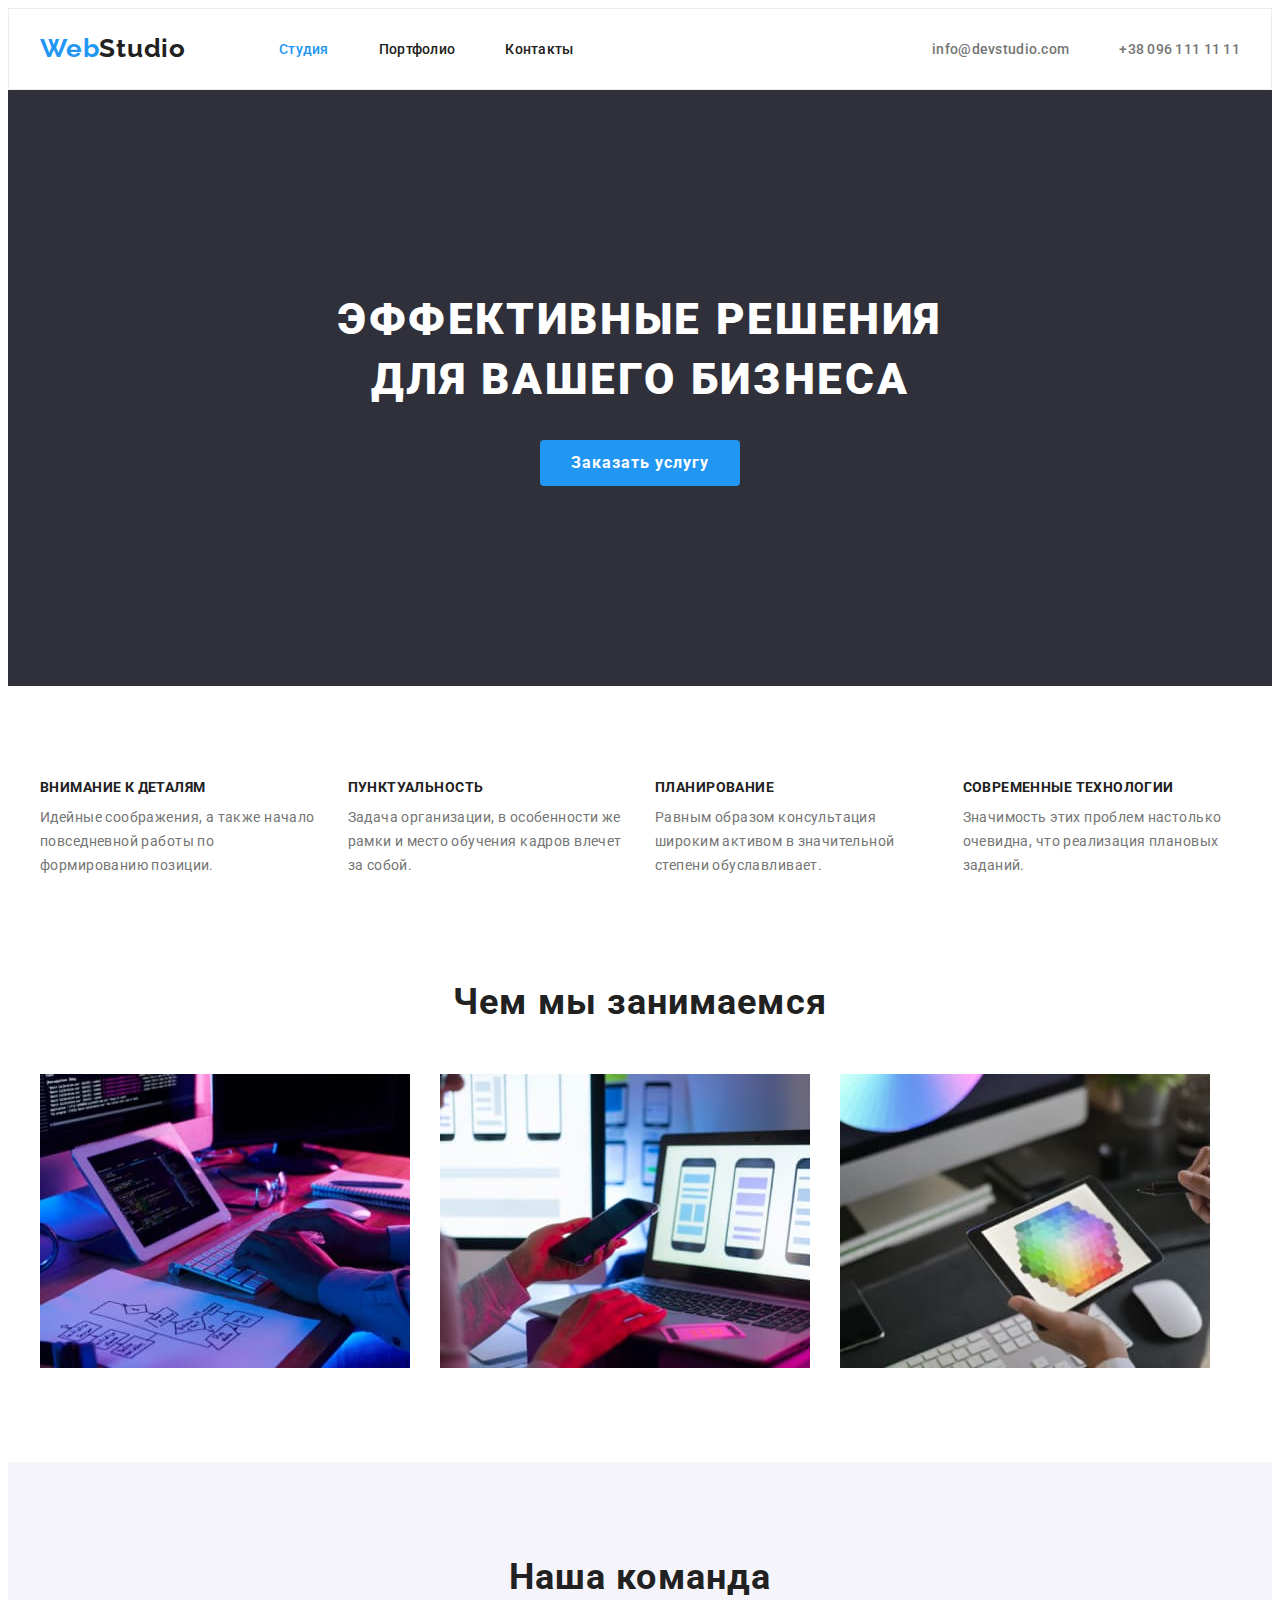
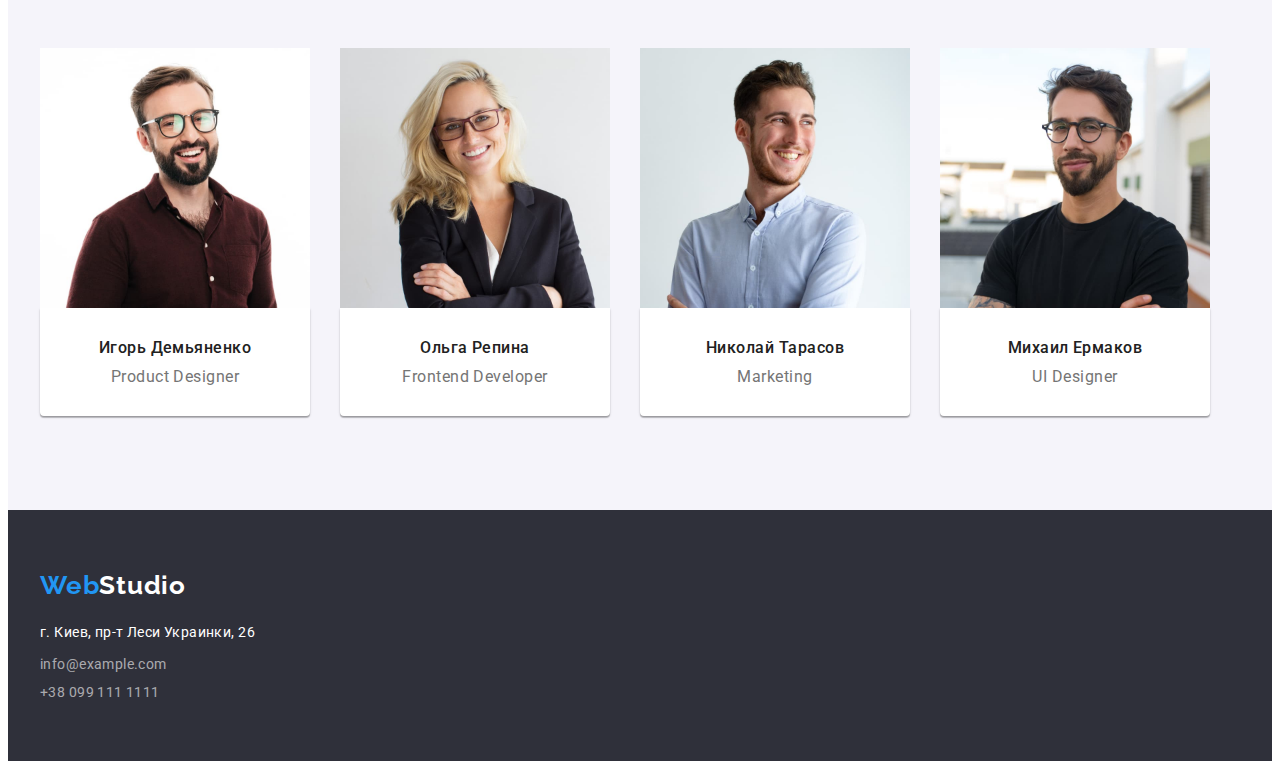
==== index.html @ 0f944b52 "Initial commit" ====
<!DOCTYPE html>
<html lang="ru">
<head>
    <meta charset="UTF-8">
    <meta http-equiv="X-UA-Compatible" content="IE=edge">
    <meta name="viewport" content="width=device-width, initial-scale=1.0">
    <title>WebStudio</title>
    <link rel="preconnect" href="https://fonts.googleapis.com"/>
    <link rel="preconnect" href="https://fonts.gstatic.com" crossorigin />
    <link href="https://fonts.googleapis.com/css2?family=Raleway:wght@700&family=Roboto:wght@400;500;700;900&display=swap" rel="stylesheet" />
    <link rel="stylesheet" href="https://cdnjs.cloudflare.com/ajax/libs/modern-normalize/1.1.0/modern-normalize.min.css"
        integrity="sha512-wpPYUAdjBVSE4KJnH1VR1HeZfpl1ub8YT/NKx4PuQ5NmX2tKuGu6U/JRp5y+Y8XG2tV+wKQpNHVUX03MfMFn9Q=="
        crossorigin="anonymous" referrerpolicy="no-referrer" />
    <link rel="stylesheet" href="./css/styles.css" />
</head> 

<body>
      <!--Шапка  с навигацией--> 

    <header class="header">
      <div class="container header-container">
        <nav class="navigation">
            <a class="logo link" href="./index.html" lang="en">
                Web<span class="accentlogo">Studio</span>
            </a>
            <ul class="menu-list list">
                <li class="menu-list-item">
                    <a class="menu-list-link link current" href="./index.html">Студия</a> </li>
                <li class="menu-list-item">
                    <a class="menu-list-link link" href="./portfolio.html">Портфолио</a> </li>
                <li class="menu-list-item">
                    <a class="menu-list-link link" href="">Контакты</a> </li>
            </ul>
        </nav>
        <ul class="contacts list">
            <li class="contact-item">
                <a class="contact-link link" href="mailto:info@devstudio.com">info@devstudio.com</a></li>
            <li class="contact-item">
                <a class="contact-link link" href="tel:+380961111111">+38 096 111 11 11</a></li>
        </ul>
      </div>
    </header>  
    <main> 
        <!--HERO-->

        <section class="hero">
            <div class="container">
            <h1 class="main-title">Эффективные решения<br>для вашего бизнеса</h1>
            <button class="modal-btn" type="button">Заказать услугу</button>
            </div>
        </section>

        <!--описание сайта-->

        <section class="content section">
            <div class="container">
            <ul class="content-items list">
              <li class="content-item-box">
                <h2 class="content-title">Внимание к деталям</h2>
                <p class="content-item">Идейные соображения, а также начало повседневной работы по формированию позиции.</p>
              </li>
              <li class="content-item-box">
                <h2 class="content-title">Пунктуальность</h2>
                <p class="content-item">Задача организации, в особенности же рамки и место обучения кадров влечет за собой.</p>
              </li>
              <li class="content-item-box">
                <h2 class="content-title">Планирование</h2>
                <p class="content-item">Равным образом консультация широким активом в значительной степени обуславливает.</p>
              </li>
              <li class="content-item-box">
                <h2 class="content-title">Современные технологии</h2>
                <p class="content-item">Значимость этих проблем настолько очевидна, что реализация плановых заданий.</p>
              </li>
            </ul>
            </div>
        </section>

        <!--Галерея-->

        <section class="gallery section"> 
            <div class="container"> 
            <h2 class="gallery-title title">Чем мы занимаемся</h2>
            <ul class=" gallery-items list">
                <li class="gallery-items-box">
                    <img class="gallery-img" src="./images/img1.jpg" 
                    alt="набор текста"
                     width="370" 
                     height="294"></li>
                <li class="gallery-items-box">
                    <img class="gallery-img" src="./images/img2.jpg" 
                    alt="просмотр" 
                    width="370" 
                    height="294"></li> 
                <li class="gallery-items-box">
                    <img class="gallery-img" src="./images/img3.jpg" 
                    alt="яркая картинка" 
                    width="370" 
                    height="294"></li> 
            </ul> 
            </div>
        </section>

        <!--сотрудники-->
 
        <section class="user-team section">
          <div class="container">
            <h2 class="user-title title">Наша команда</h2>
            <ul class="users-team list">
                <li class="users-team-box">
                    <img class="users-team-foto" src="./images/foto1.jpg" 
                    alt="Игорь Демьяненко" 
                    width="270" 
                    height="260">
                    <div class="user-team-wrapper">
                       <h3 class="user-name">Игорь Демьяненко</h3>
                       <p class="user-position">Product Designer</p>
                    </div>   
                </li>
                <li class="users-team-box">
                    <img class="users-team-foto" src="./images/foto2.jpg" 
                    alt="Ольга Репина" 
                    width="270" 
                    height="260">
                    <div class="user-team-wrapper">
                       <h3 class="user-name">Ольга Репина</h3>
                       <p class="user-position">Frontend Developer</p>
                    </div>
                </li>
                <li class="users-team-box">
                    <img class="users-team-foto" src="./images/foto3.jpg" 
                    alt="Николай Тарасов" 
                    width="270" 
                    height="260">
                    <div class="user-team-wrapper">
                       <h3 class="user-name">Николай Тарасов</h3> 
                       <p class="user-position">Marketing</p>
                    </div>    
                </li>
                <li class="users-team-box">
                    <img class="users-team-foto" src="./images/foto4.jpg" 
                    alt="Михаил Ермаков" 
                    width="270" 
                    height="260">
                    <div class="user-team-wrapper">
                       <h3 class="user-name">Михаил Ермаков</h3>
                       <p class="user-position">UI Designer</p>
                    </div> 
                </li>
                
            </ul> 
          </div>
        </section>
    </main>

    <!--Контакты--> 

    <footer class="contact-footer" >   
        <div class="container">  
        <a class="logo-footer link" href="./index.html" lang="en">
            Web<span class="accentlogo-contacts">Studio</span>
        </a>
        <address class="address">г. Киев, пр-т Леси Украинки, 26</address> 
        <ul class="contacts-item-footer list">
            <li class="contact-item-box">
                <a class="contact-item-footer link" href="mailto:info@example.com">info@example.com</a></li>
            <li class="contact-item-box">
                <a class="contact-item-footer link" href="tel:+380991111111">+38 099 111  1111</a></li>
        </ul> 
        </div>
    </footer>   
</body>
</html>
---- css/styles.css ----
:root {
  --primary-font-family: "Roboto", sans-serif;
  --secondary-font-family: "Raleway", sans-serif;
  --primary-text-main: #212121;
  --secondary-text-main: #757575;
  --accent-color: #2196f3;
  --text-hero-footer: #ffffff;
}

body {
  font-family: var(--primary-font-family);
}

h1,
h2,
h3,
p {
  margin-top: 0;
  margin-bottom: 0;
}

ul,
ol {
  margin-top: 0;
  margin-bottom: 0;
  padding-left: 0;
}

img {
  display: block;
}

.list {
  list-style: none;
}

.link {
  text-decoration: none;
}

.container {
  width: 1200px;
  padding-left: 15px;
  padding-right: 15px;
  margin-left: auto;
  margin-right: auto;
}

.section {
  padding-top: 94px;
  padding-bottom: 94px;
}

.title {
  margin-bottom: 50px;
}

/*====Шапка с навигацией====*/

.header {
  padding-top: 24px;
  padding-bottom: 25px;
  background: #ffffff;
  border: 1px solid #ececec;
}

.header-container {
  display: flex;
  align-items: center;
  justify-content: space-between;
}

.navigation {
  display: flex;
  align-items: center;
}

.logo {
  margin-right: 93px;
  font-family: var(--secondary-font-family);
  font-weight: bold;
  font-size: 26px;
  line-height: 1.19;
  letter-spacing: 0.03em;
  color: var(--accent-color);
}

.accentlogo {
  color: var(--primary-text-main);
}

.menu-list {
  display: flex;
  align-items: center;
}

.menu-list-item:not(:last-child) {
  margin-right: 50px;
}

.menu-list-link {
  font-weight: 500;
  font-size: 14px;
  line-height: 1.14;
  letter-spacing: 0.02em;
  color: var(--primary-text-main);
}

.menu-list-link:hover,
.menu-list-link:focus {
  color: var(--accent-color);
}

.current {
  color: var(--accent-color);
}

.contacts {
  display: flex;
  align-items: center;
}

.contact-item:not(:last-child) {
  margin-right: 50px;
}

.contact-link {
  font-weight: 500;
  font-size: 14px;
  line-height: 1.14;
  letter-spacing: 0.02em;
  color: var(--secondary-text-main);
}

.contact-link:hover,
.contact-link:focus {
  color: var(--accent-color);
}

/*====HERO=====*/

.hero {
  padding: 200px 0;
  text-align: center;
  background-color: #2f303a;
}

.main-title {
  margin-bottom: 30px;
  font-weight: 900;
  font-size: 44px;
  line-height: 1.36;
  letter-spacing: 0.06em;
  text-transform: uppercase;
  color: var(--text-hero-footer);
}

.modal-btn {
  min-width: 200px;
  padding: 8px 30px;
  font-family: inherit;
  font-weight: bold;
  font-size: 16px;
  line-height: 1.88;
  letter-spacing: 0.06em;
  cursor: pointer;
  color: var(--text-hero-footer);
  background-color: var(--accent-color);
  border-radius: 4px;
  border: none;
}

.modal-btn:hover,
.modal-btn:focus {
  box-shadow: 0px 4px 4px rgba(0, 0, 0, 0.15);
}

/*=====Описание сайта=====*/

.content-items {
  display: flex;
  flex-wrap: wrap;
  margin-left: -30px;
}

.content-item-box {
  flex-basis: calc((100% - 120px) / 4);
  margin-left: 30px;
}

.content-title {
  margin-bottom: 10px;
  font-weight: bold;
  font-size: 14px;
  line-height: 1.14;
  letter-spacing: 0.03em;
  text-transform: uppercase;
  color: var(--primary-text-main);
}

.content-item {
  padding-bottom: 10px;
  font-size: 14px;
  line-height: 1.71;
  letter-spacing: 0.03em;
  color: var(--secondary-text-main);
}

/*======Галерея======*/
.section.gallery.section {
  padding-top: 0px;
}

.gallery-title {
  font-weight: bold;
  font-size: 36px;
  line-height: 1.17;
  text-align: center;
  letter-spacing: 0.03em;
  color: var(--primary-text-main);
}

.gallery-items {
  display: flex;
  flex-wrap: wrap;
  margin-left: -30px;
  margin-top: -30px;
}

.gallery-items-box {
  flex-basis: calc(100%-90px) / 3;
  margin-left: 30px;
  margin-top: 30px;
}

.gallery-img {
  background: url(close-up-image-programer-working-his-desk-office_1098-18707.jpg);
  mix-blend-mode: normal;
}

/*========Сотрудники==========*/

.user-team {
  background: #f5f4fa;
}

.user-title {
  font-weight: bold;
  font-size: 36px;
  line-height: 1.17;
  text-align: center;
  letter-spacing: 0.03em;
  color: var(--primary-text-main);
}

.users-team {
  display: flex;
  flex-wrap: wrap;
  margin-left: -30px;
  margin-top: -30px;
}

.users-team-box {
  flex-basis: calc(100%-120px) / 4;
  margin-left: 30px;
  margin-top: 30px;
}

.users-team-foto {
  background: url(4853.jpg);
  border-radius: 0px;
}

.user-team-wrapper {
  background: #ffffff;
  padding-top: 30px;
  padding-bottom: 30px;
  box-shadow: 0px 1px 3px rgba(0, 0, 0, 0.12), 0px 1px 1px rgba(0, 0, 0, 0.14),
    0px 2px 1px rgba(0, 0, 0, 0.2);
  border-radius: 0px 0px 4px 4px;
}

.user-name {
  font-weight: 500;
  font-size: 16px;
  line-height: 1.19;
  text-align: center;
  letter-spacing: 0.03em;
  color: var(--primary-text-main);
  margin-bottom: 10px;
}

.user-position {
  font-size: 16px;
  line-height: 1.19;
  text-align: center;
  letter-spacing: 0.03em;
  color: var(--secondary-text-main);
}

/*=======Контакты=========*/

.accentlogo-contacts {
  color: var(--text-hero-footer);
}

.logo-footer {
  font-family: var(--secondary-font-family);
  font-weight: bold;
  font-size: 26px;
  line-height: 1.19;
  letter-spacing: 0.03em;
  color: var(--accent-color);
}

.contact-footer {
  padding-top: 60px;
  padding-bottom: 60px;
  background: #2f303a;
}

.address {
  margin-top: 20px;
  margin-bottom: 9px;
  font-style: normal;
  font-weight: normal;
  font-size: 14px;
  line-height: 1.71;
  letter-spacing: 0.03em;
  color: var(--text-hero-footer);
}

.contact-item-box:not(:first-child) {
  margin-top: 9px;
}

.contact-item-footer {
  font-size: 14px;
  line-height: 1.71px;
  letter-spacing: 0.03em;
  color: rgba(255, 255, 255, 0.6);
}

/*======Портфолио======*/

.modal-items {
  display: flex;
  align-items: center;
  justify-content: center;
  margin-bottom: 50px;
}

.modal-btn-item:not(:last-child) {
  margin-right: 8px;
}

.portfolio-list {
  display: flex;
  flex-wrap: wrap;
  margin-left: -30px;
  margin-top: -30px;
}

.portfolio-list-box {
  flex-basis: calc((100% - 90px) / 3);
  margin-left: 30px;
  margin-top: 30px;
}

.portfolio-wrapper {
  background: #ffffff;
  padding: 20px 24px;
  border: 1px solid #eeeeee;
}

.modal-btn-portfolio {
  padding: 6px 22px;
  border: none;
  font-weight: 500;
  font-size: 16px;
  line-height: 1.63;
  text-align: center;
  letter-spacing: 0.03em;
  cursor: pointer;
  color: var(--primary-text-main);
}

.modal-btn-portfolio:hover,
.modal-btn-portfolio:focus {
  background: var(--accent-color);
  color: var(--text-hero-footer);
  box-shadow: 0px 4px 4px rgba(0, 0, 0, 0.15);
  border-radius: 4px;
}

.portfolio-current {
  border: none;
  color: #ffffff;
  background: #2196f3;
  box-shadow: 0px 3px 1px rgba(0, 0, 0, 0.1), 0px 1px 2px rgba(0, 0, 0, 0.08),
    0px 2px 2px rgba(0, 0, 0, 0.12);
  border-radius: 4px;
}

.portfolio-img {
  background: url(portfolio1.jpg);
}

.portfolio-title {
  font-weight: bold;
  font-size: 18px;
  line-height: 2;
  letter-spacing: 0.06em;
  color: var(--primary-text-main);
  margin-bottom: 4px;
}

.portfolio-text {
  font-size: 16px;
  line-height: 1.88;
  letter-spacing: 0.03em;
  color: var(--secondary-text-main);
}
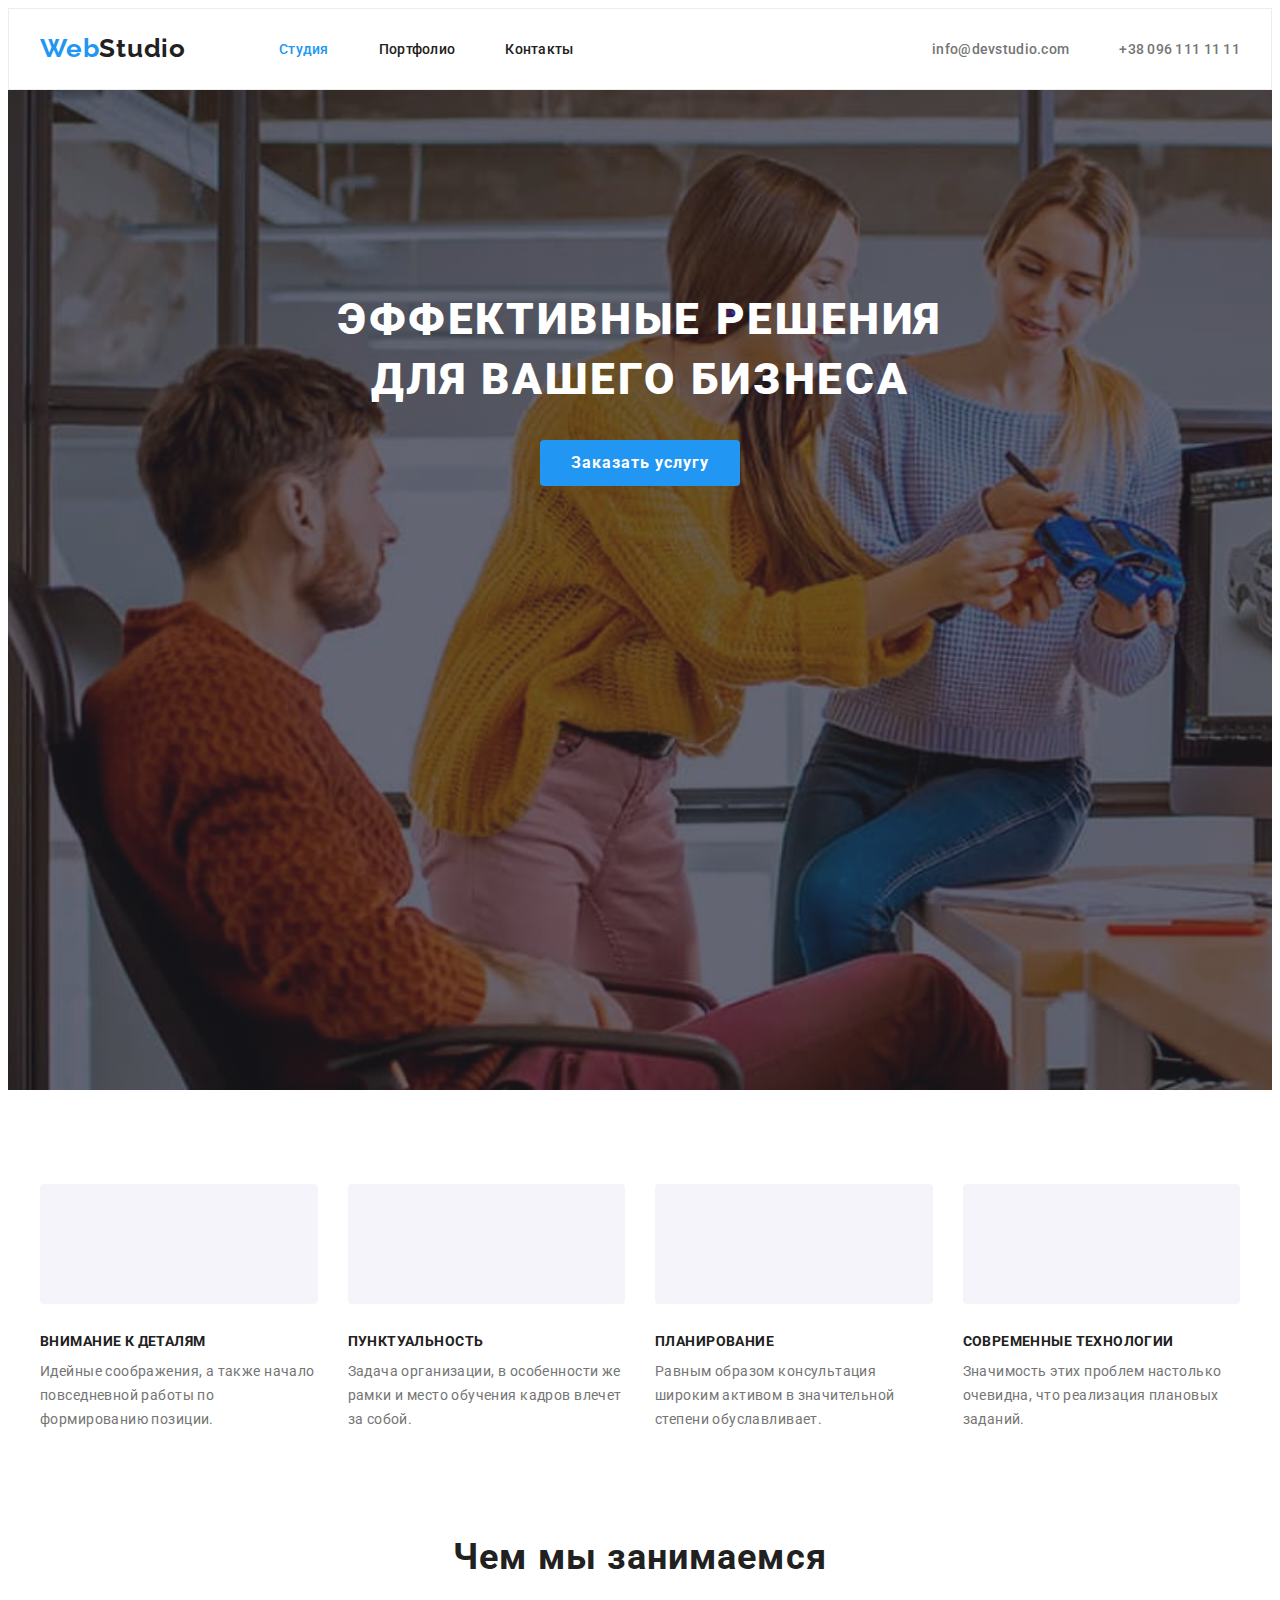
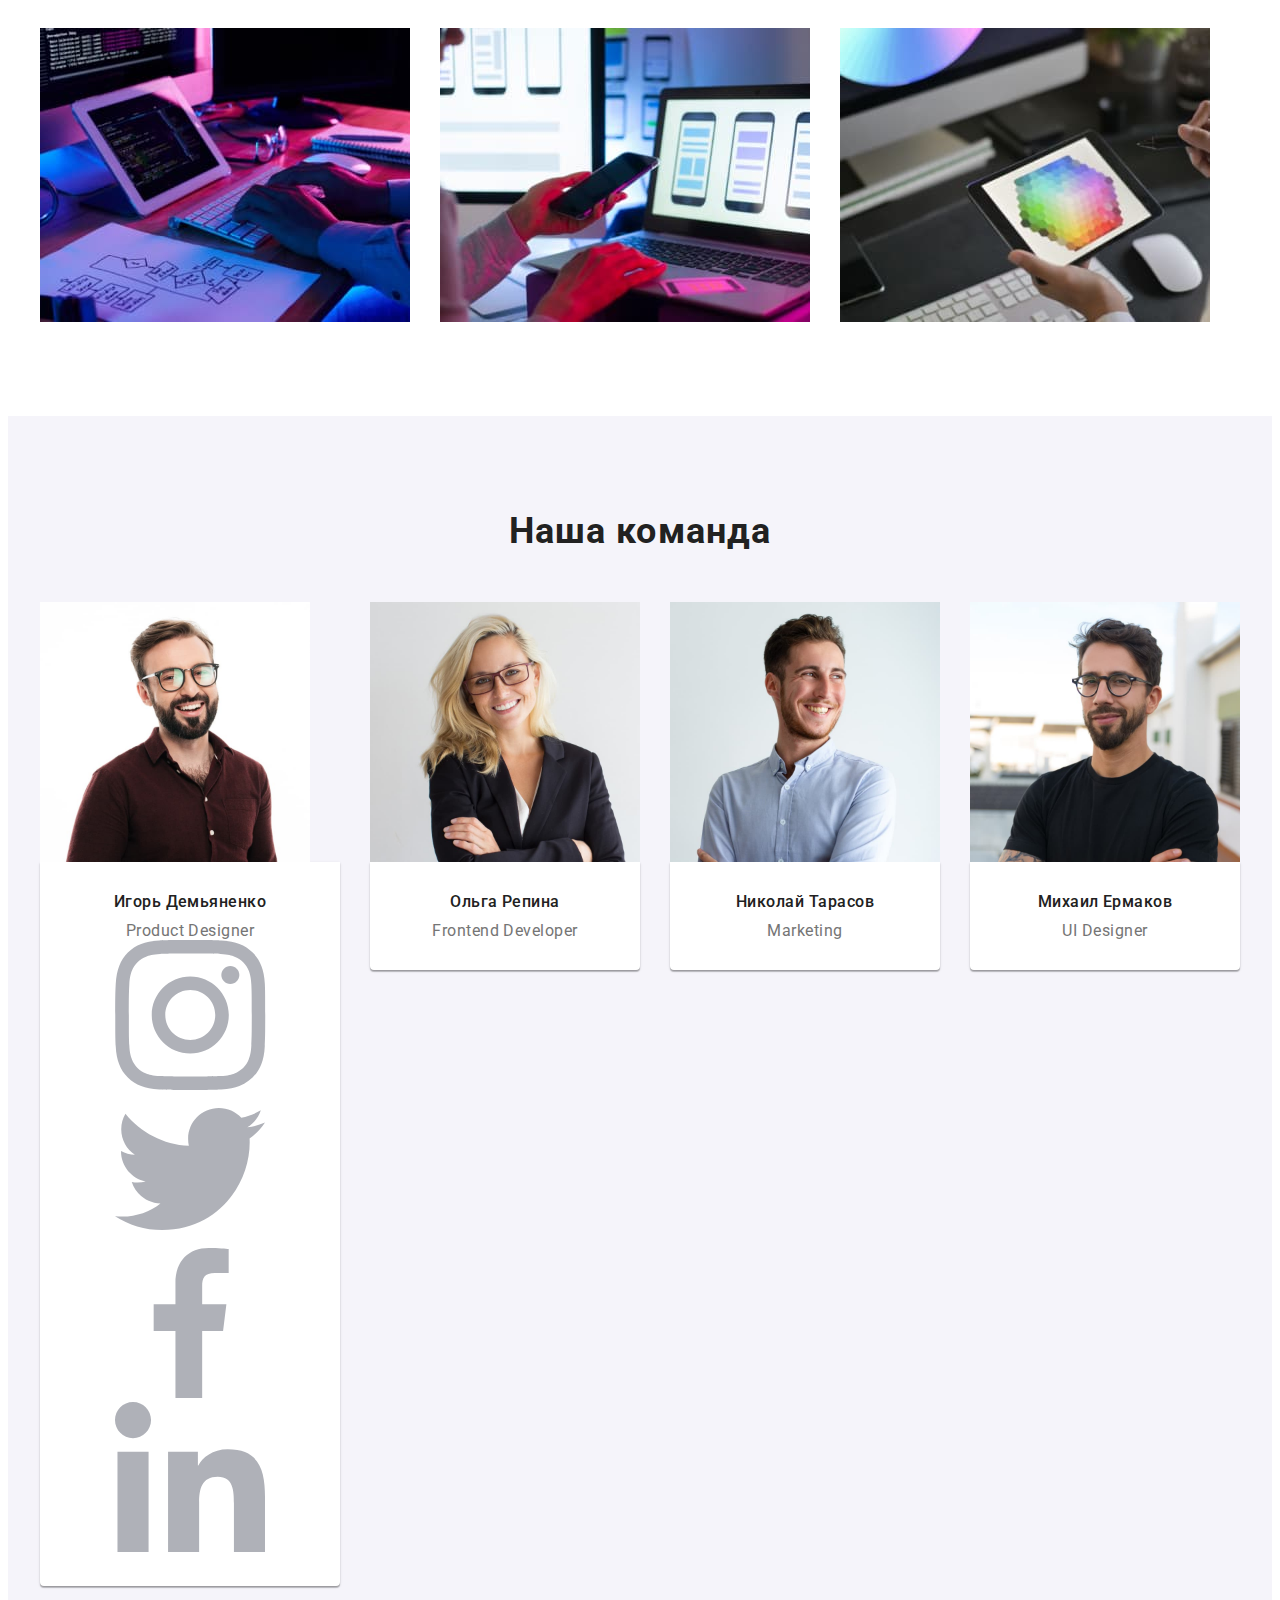
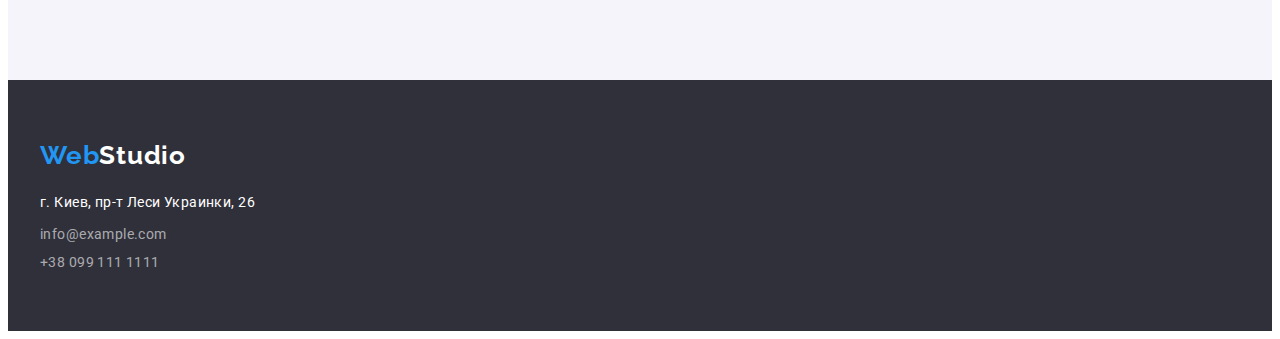
==== commit 92452019: "создал фон для hero" ====
--- a/index.html
+++ b/index.html
@@ -43,7 +43,7 @@
     <main> 
         <!--HERO-->
 
-        <section class="hero">
+        <section class="hero overlay">
             <div class="container">
             <h1 class="main-title">Эффективные решения<br>для вашего бизнеса</h1>
             <button class="modal-btn" type="button">Заказать услугу</button>
@@ -114,6 +114,33 @@
                     <div class="user-team-wrapper">
                        <h3 class="user-name">Игорь Демьяненко</h3>
                        <p class="user-position">Product Designer</p>
+                       <ul class="social-list list">
+                          <li class="social-list-item">
+                               <a class="social-list-link" href="">
+                                   <svg class="social-list-icon">
+                                       <use href="./images/sprite.svg#instagram"></use>
+                                    </svg>
+                               </a>
+                          </li>
+                          <li class="social-list-item">
+                            <a class="social-list-link" href="">
+                                <svg class="social-list-icon">  
+                                    <use href="./images/sprite.svg#twitter"></use></svg>
+                            </a>
+                          </li>
+                          <li class="social-list-item">
+                            <a class="social-list-link" href="">
+                                <svg class="social-list-icon">
+                                    <use href="./images/sprite.svg#facebook"></use></svg>
+                            </a>
+                          </li> 
+                          <li class="social-list-item">
+                            <a class="social-list-link" href="">
+                                <svg class="social-list-icon">
+                                    <use href="./images/sprite.svg#linkedin"></use></svg>
+                            </a>
+                          </li>
+                       </ul>
                     </div>   
                 </li>
                 <li class="users-team-box">
--- a/css/styles.css
+++ b/css/styles.css
@@ -143,6 +143,21 @@
   padding: 200px 0;
   text-align: center;
   background-color: #2f303a;
+}
+
+.overlay {
+  max-width: 1600px;
+  height: 600px;
+  margin-left: auto;
+  margin-right: auto;
+  background-image: linear-gradient(
+      rgba(47, 48, 58, 0.4),
+      rgba(47, 48, 58, 0.4)
+    ),
+    url(../images/hero.jpg);
+  background-size: cover;
+  /*background-repeat: no-repeat;
+  background-position: center;*/
 }
 
 .main-title {
@@ -181,11 +196,25 @@
   display: flex;
   flex-wrap: wrap;
   margin-left: -30px;
+  margin-top: -30px;
 }
 
 .content-item-box {
   flex-basis: calc((100% - 120px) / 4);
   margin-left: 30px;
+  margin-top: 30px;
+}
+
+.content-item-box::before {
+  display: block;
+  margin-bottom: 30px;
+  content: "";
+  height: 120px;
+  background-size: contain;
+  background-repeat: no-repeat;
+  background-position: center;
+  background-color: #f5f4fa;
+  border-radius: 4px;
 }
 
 .content-title {
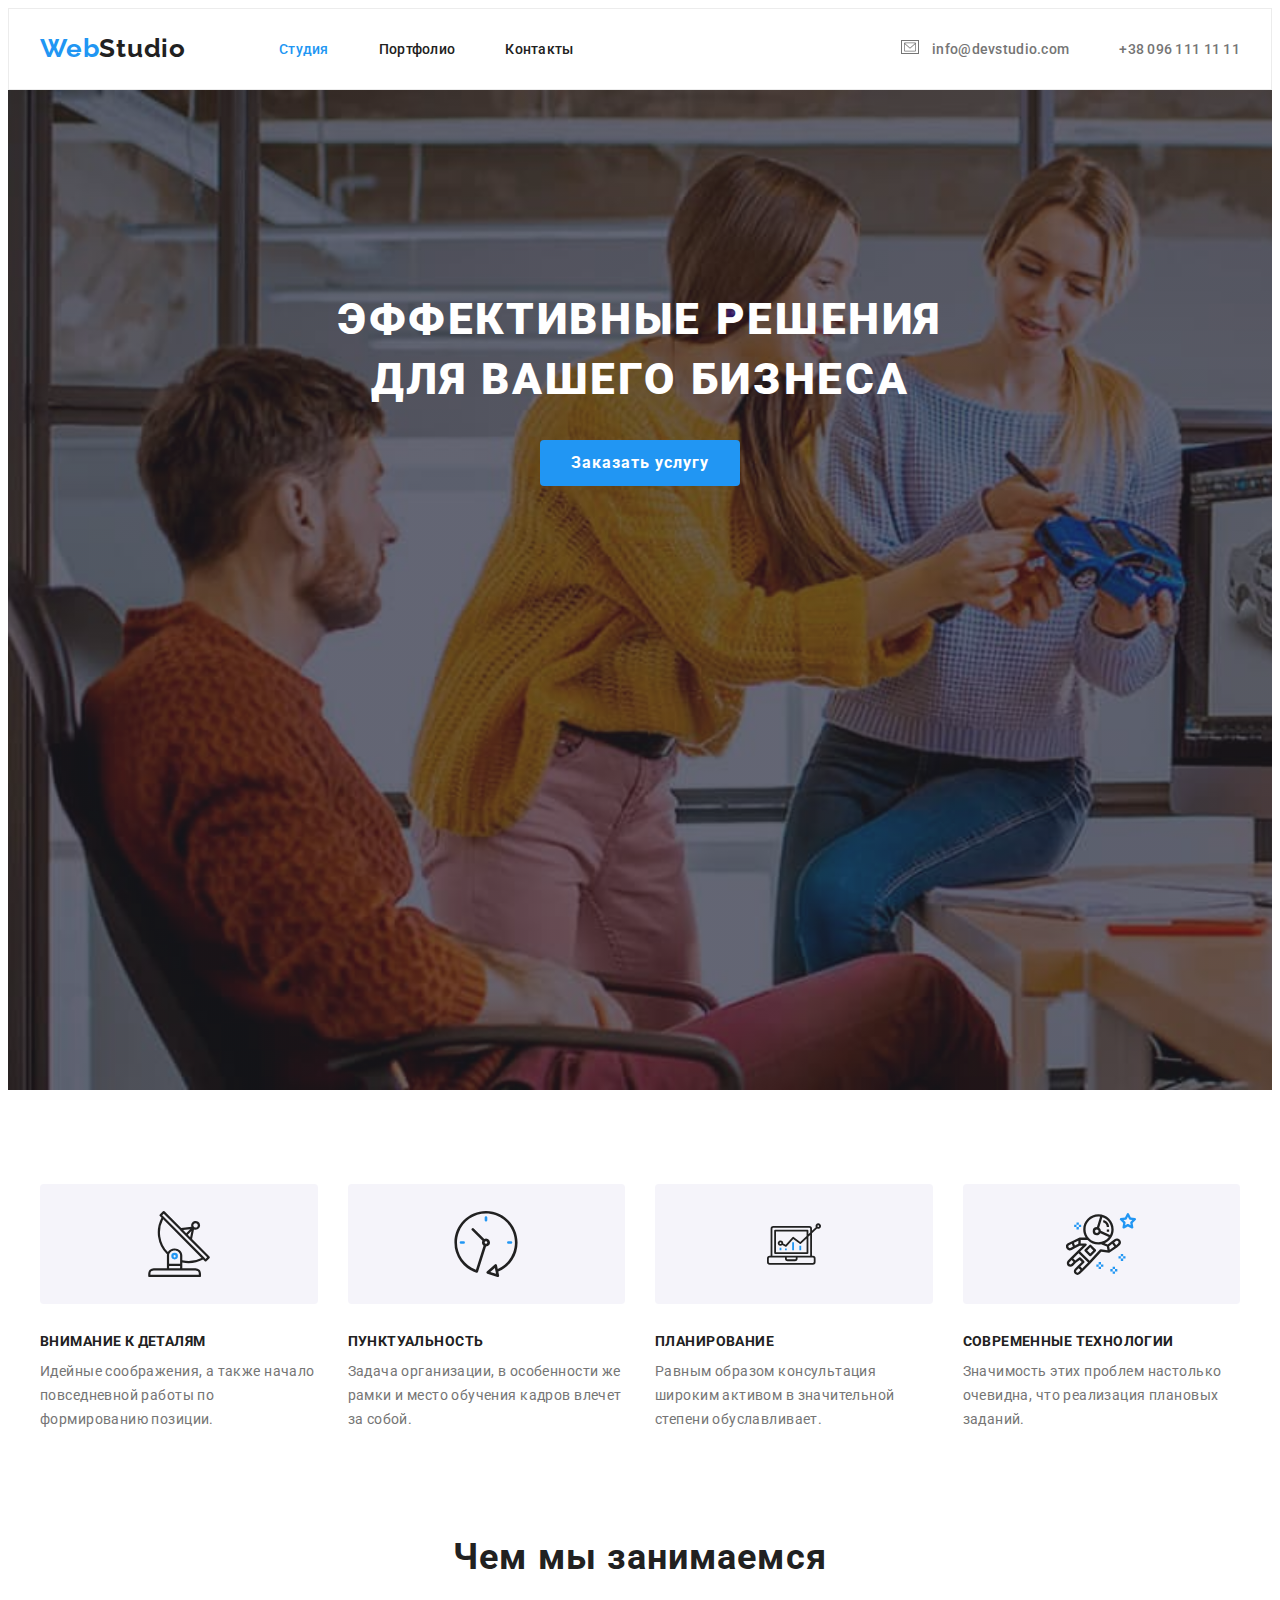
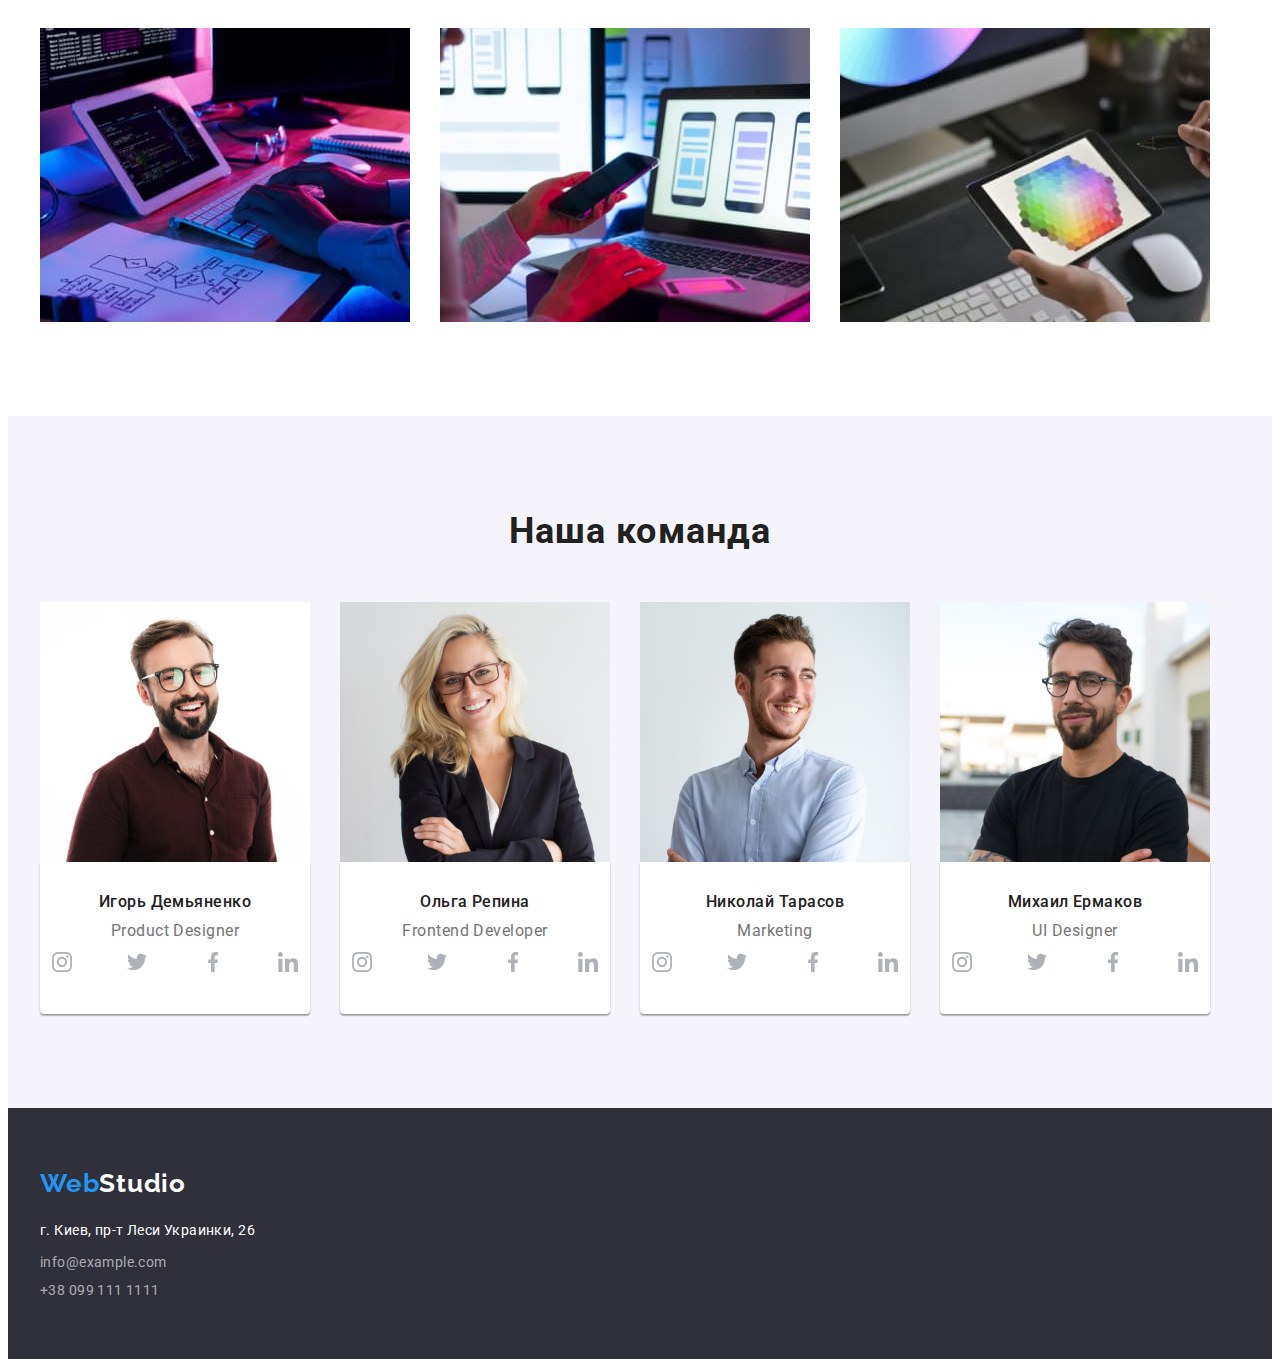
==== commit 3070e686: "создал соц сети для сотрудников" ====
--- a/index.html
+++ b/index.html
@@ -11,11 +11,11 @@
     <link rel="stylesheet" href="https://cdnjs.cloudflare.com/ajax/libs/modern-normalize/1.1.0/modern-normalize.min.css"
         integrity="sha512-wpPYUAdjBVSE4KJnH1VR1HeZfpl1ub8YT/NKx4PuQ5NmX2tKuGu6U/JRp5y+Y8XG2tV+wKQpNHVUX03MfMFn9Q=="
         crossorigin="anonymous" referrerpolicy="no-referrer" />
-    <link rel="stylesheet" href="./css/styles.css" />
-</head> 
+    <link rel="stylesheet" href="./css/styles.css">
+</head>
 
 <body>
-      <!--Шапка  с навигацией--> 
+      <!--Шапка  с навигацией-->  
 
     <header class="header">
       <div class="container header-container">
@@ -31,16 +31,20 @@
                 <li class="menu-list-item">
                     <a class="menu-list-link link" href="">Контакты</a> </li>
             </ul>
-        </nav>
+        </nav> 
         <ul class="contacts list">
             <li class="contact-item">
-                <a class="contact-link link" href="mailto:info@devstudio.com">info@devstudio.com</a></li>
+                <a class="contact-link link" href="mailto:info@devstudio.com">
+                    <svg class="contact-heder-icon" width="16" height="12">
+                        <use href="./images/sprite.svg#icon-mail"></use> 
+                    </svg>
+                    info@devstudio.com</a></li>
             <li class="contact-item">
                 <a class="contact-link link" href="tel:+380961111111">+38 096 111 11 11</a></li>
         </ul>
       </div>
     </header>  
-    <main> 
+    <main>  
         <!--HERO-->
 
         <section class="hero overlay">
@@ -55,19 +59,19 @@
         <section class="content section">
             <div class="container">
             <ul class="content-items list">
-              <li class="content-item-box">
+              <li class="content-item-box icone-antenna">
                 <h2 class="content-title">Внимание к деталям</h2>
                 <p class="content-item">Идейные соображения, а также начало повседневной работы по формированию позиции.</p>
               </li>
-              <li class="content-item-box">
+              <li class="content-item-box icone-clock">
                 <h2 class="content-title">Пунктуальность</h2>
                 <p class="content-item">Задача организации, в особенности же рамки и место обучения кадров влечет за собой.</p>
               </li>
-              <li class="content-item-box">
+              <li class="content-item-box icone-diagram">
                 <h2 class="content-title">Планирование</h2>
                 <p class="content-item">Равным образом консультация широким активом в значительной степени обуславливает.</p>
               </li>
-              <li class="content-item-box">
+              <li class="content-item-box icone-astronaut">
                 <h2 class="content-title">Современные технологии</h2>
                 <p class="content-item">Значимость этих проблем настолько очевидна, что реализация плановых заданий.</p>
               </li>
@@ -117,30 +121,30 @@
                        <ul class="social-list list">
                           <li class="social-list-item">
                                <a class="social-list-link" href="">
-                                   <svg class="social-list-icon">
-                                       <use href="./images/sprite.svg#instagram"></use>
-                                    </svg>
+                                   <svg class="social-list-icon" width="20" height="20">
+                                       <use href="./images/sprite.svg#icon-instagram"></use> 
+                                    </svg>  
                                </a>
                           </li>
                           <li class="social-list-item">
                             <a class="social-list-link" href="">
-                                <svg class="social-list-icon">  
-                                    <use href="./images/sprite.svg#twitter"></use></svg>
+                                <svg class="social-list-icon" width="20" height="20">  
+                                    <use href="./images/sprite.svg#icon-twitter"></use></svg>
                             </a>
                           </li>
                           <li class="social-list-item">
                             <a class="social-list-link" href="">
-                                <svg class="social-list-icon">
-                                    <use href="./images/sprite.svg#facebook"></use></svg>
+                                <svg class="social-list-icon" width="20" height="20">
+                                    <use href="./images/sprite.svg#icon-facebook"></use></svg>
                             </a>
                           </li> 
                           <li class="social-list-item">
                             <a class="social-list-link" href="">
-                                <svg class="social-list-icon">
-                                    <use href="./images/sprite.svg#linkedin"></use></svg>
+                                <svg class="social-list-icon" width="20" height="20">
+                                    <use href="./images/sprite.svg#icon-linkedin"></use></svg>  
                             </a>
                           </li>
-                       </ul>
+                       </ul> 
                     </div>   
                 </li>
                 <li class="users-team-box">
@@ -148,9 +152,39 @@
                     alt="Ольга Репина" 
                     width="270" 
                     height="260">
-                    <div class="user-team-wrapper">
+                    <div class="user-team-wrapper">  
                        <h3 class="user-name">Ольга Репина</h3>
                        <p class="user-position">Frontend Developer</p>
+                    <ul class="social-list list">
+                        <li class="social-list-item">
+                            <a class="social-list-link" href="">
+                                <svg class="social-list-icon" width="20" height="20">
+                                    <use href="./images/sprite.svg#icon-instagram"></use>
+                                </svg>
+                            </a>
+                        </li>
+                        <li class="social-list-item">
+                            <a class="social-list-link" href="">
+                                <svg class="social-list-icon" width="20" height="20">
+                                    <use href="./images/sprite.svg#icon-twitter"></use>
+                                </svg>
+                            </a>
+                        </li>
+                        <li class="social-list-item">
+                            <a class="social-list-link" href="">
+                                <svg class="social-list-icon" width="20" height="20">
+                                    <use href="./images/sprite.svg#icon-facebook"></use>
+                                </svg>
+                            </a>
+                        </li>
+                        <li class="social-list-item">
+                            <a class="social-list-link" href="">
+                                <svg class="social-list-icon" width="20" height="20">
+                                    <use href="./images/sprite.svg#icon-linkedin"></use>
+                                </svg>
+                            </a>
+                        </li>
+                    </ul>
                     </div>
                 </li>
                 <li class="users-team-box">
@@ -161,6 +195,36 @@
                     <div class="user-team-wrapper">
                        <h3 class="user-name">Николай Тарасов</h3> 
                        <p class="user-position">Marketing</p>
+                    <ul class="social-list list">
+                        <li class="social-list-item">
+                            <a class="social-list-link" href="">
+                                <svg class="social-list-icon" width="20" height="20">
+                                    <use href="./images/sprite.svg#icon-instagram"></use>
+                                </svg>
+                            </a>
+                        </li>
+                        <li class="social-list-item">
+                            <a class="social-list-link" href="">
+                                <svg class="social-list-icon" width="20" height="20">
+                                    <use href="./images/sprite.svg#icon-twitter"></use>
+                                </svg>
+                            </a>
+                        </li>
+                        <li class="social-list-item">
+                            <a class="social-list-link" href="">
+                                <svg class="social-list-icon" width="20" height="20">
+                                    <use href="./images/sprite.svg#icon-facebook"></use>
+                                </svg>
+                            </a>
+                        </li>
+                        <li class="social-list-item">
+                            <a class="social-list-link" href="">
+                                <svg class="social-list-icon" width="20" height="20">
+                                    <use href="./images/sprite.svg#icon-linkedin"></use>
+                                </svg>
+                            </a>
+                        </li>
+                    </ul>
                     </div>    
                 </li>
                 <li class="users-team-box">
@@ -171,6 +235,36 @@
                     <div class="user-team-wrapper">
                        <h3 class="user-name">Михаил Ермаков</h3>
                        <p class="user-position">UI Designer</p>
+                    <ul class="social-list list">
+                        <li class="social-list-item">
+                            <a class="social-list-link" href="">
+                                <svg class="social-list-icon" width="20" height="20">
+                                    <use href="./images/sprite.svg#icon-instagram"></use>
+                                </svg>
+                            </a>
+                        </li>
+                        <li class="social-list-item">
+                            <a class="social-list-link" href="">
+                                <svg class="social-list-icon" width="20" height="20">
+                                    <use href="./images/sprite.svg#icon-twitter"></use>
+                                </svg>
+                            </a>
+                        </li>
+                        <li class="social-list-item">
+                            <a class="social-list-link" href="">
+                                <svg class="social-list-icon" width="20" height="20">
+                                    <use href="./images/sprite.svg#icon-facebook"></use>
+                                </svg>
+                            </a>
+                        </li>
+                        <li class="social-list-item">
+                            <a class="social-list-link" href="">
+                                <svg class="social-list-icon" width="20" height="20">
+                                    <use href="./images/sprite.svg#icon-linkedin"></use>
+                                </svg>
+                            </a>
+                        </li>
+                    </ul>
                     </div> 
                 </li>
                 
--- a/css/styles.css
+++ b/css/styles.css
@@ -130,6 +130,16 @@
   line-height: 1.14;
   letter-spacing: 0.02em;
   color: var(--secondary-text-main);
+}
+
+.contact-heder-icon {
+  margin-right: 10px;
+  border: 1px solid #757575;
+}
+
+.contact-heder-icon:hover,
+.contact-heder-icon:focus {
+  fill: var(--accent-color);
 }
 
 .contact-link:hover,
@@ -216,6 +226,28 @@
   background-color: #f5f4fa;
   border-radius: 4px;
 }
+ 
+.icone-antenna::before {
+  background-image: url(../images/antenna.svg);
+  background-size: 66px 70px;  
+
+}
+
+.icone-clock::before {
+  background-image: url(../images/clock.svg);
+  background-size: 66px 70px;
+}
+
+.icone-diagram::before {
+  background-image: url(../images/diagram.svg);
+  background-size: 70px 54px;
+
+}
+
+.icone-astronaut::before {
+  background-image: url(../images/astronaut.svg);
+  background-size: 70px 70px;
+}
 
 .content-title {
   margin-bottom: 10px;
@@ -327,7 +359,43 @@
   color: var(--secondary-text-main);
 }
 
-/*=======Контакты=========*/
+/*.social-list-item {
+  display: block;
+ padding-top: 16px;
+ padding-bottom: 30px;
+  margin-right: 10px;
+} */
+
+.social-list {
+  display: flex;
+  justify-content: space-between;
+}
+ 
+.social-list-link {
+  display: flex;
+  align-items: center;
+  justify-content: center;
+  width: 44px;
+  height: 44px;
+  color: #afb1b8;
+  border-radius: 50%;
+  cursor: pointer; 
+}  
+
+.social-list-icon {
+  fill: currentColor;   
+}
+ 
+.social-list-link:hover,
+.social-list-link:focus {
+  background-color: var(--accent-color);
+}
+   
+.social-list-link:hover .social-list-icon {
+  fill: #ffffff;  
+}
+
+/*=======Контакты=========*/ 
 
 .accentlogo-contacts {
   color: var(--text-hero-footer);
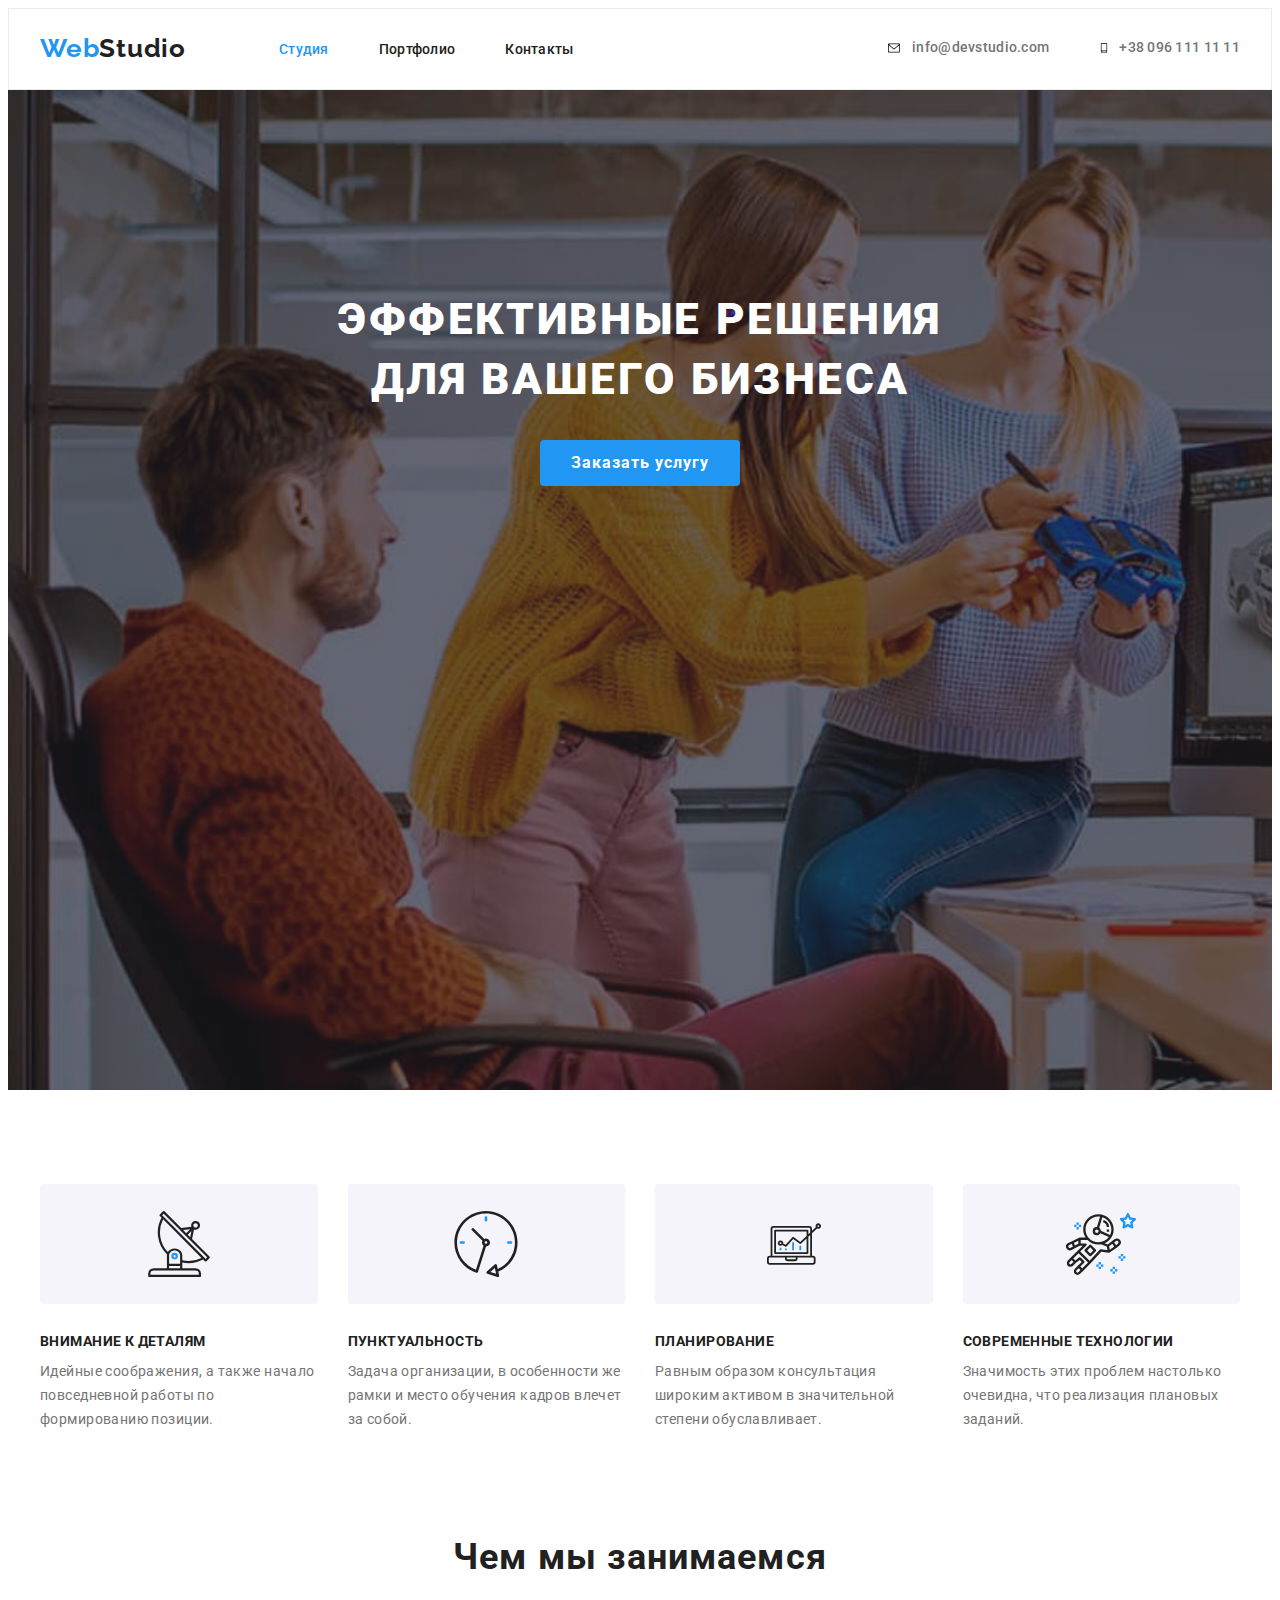
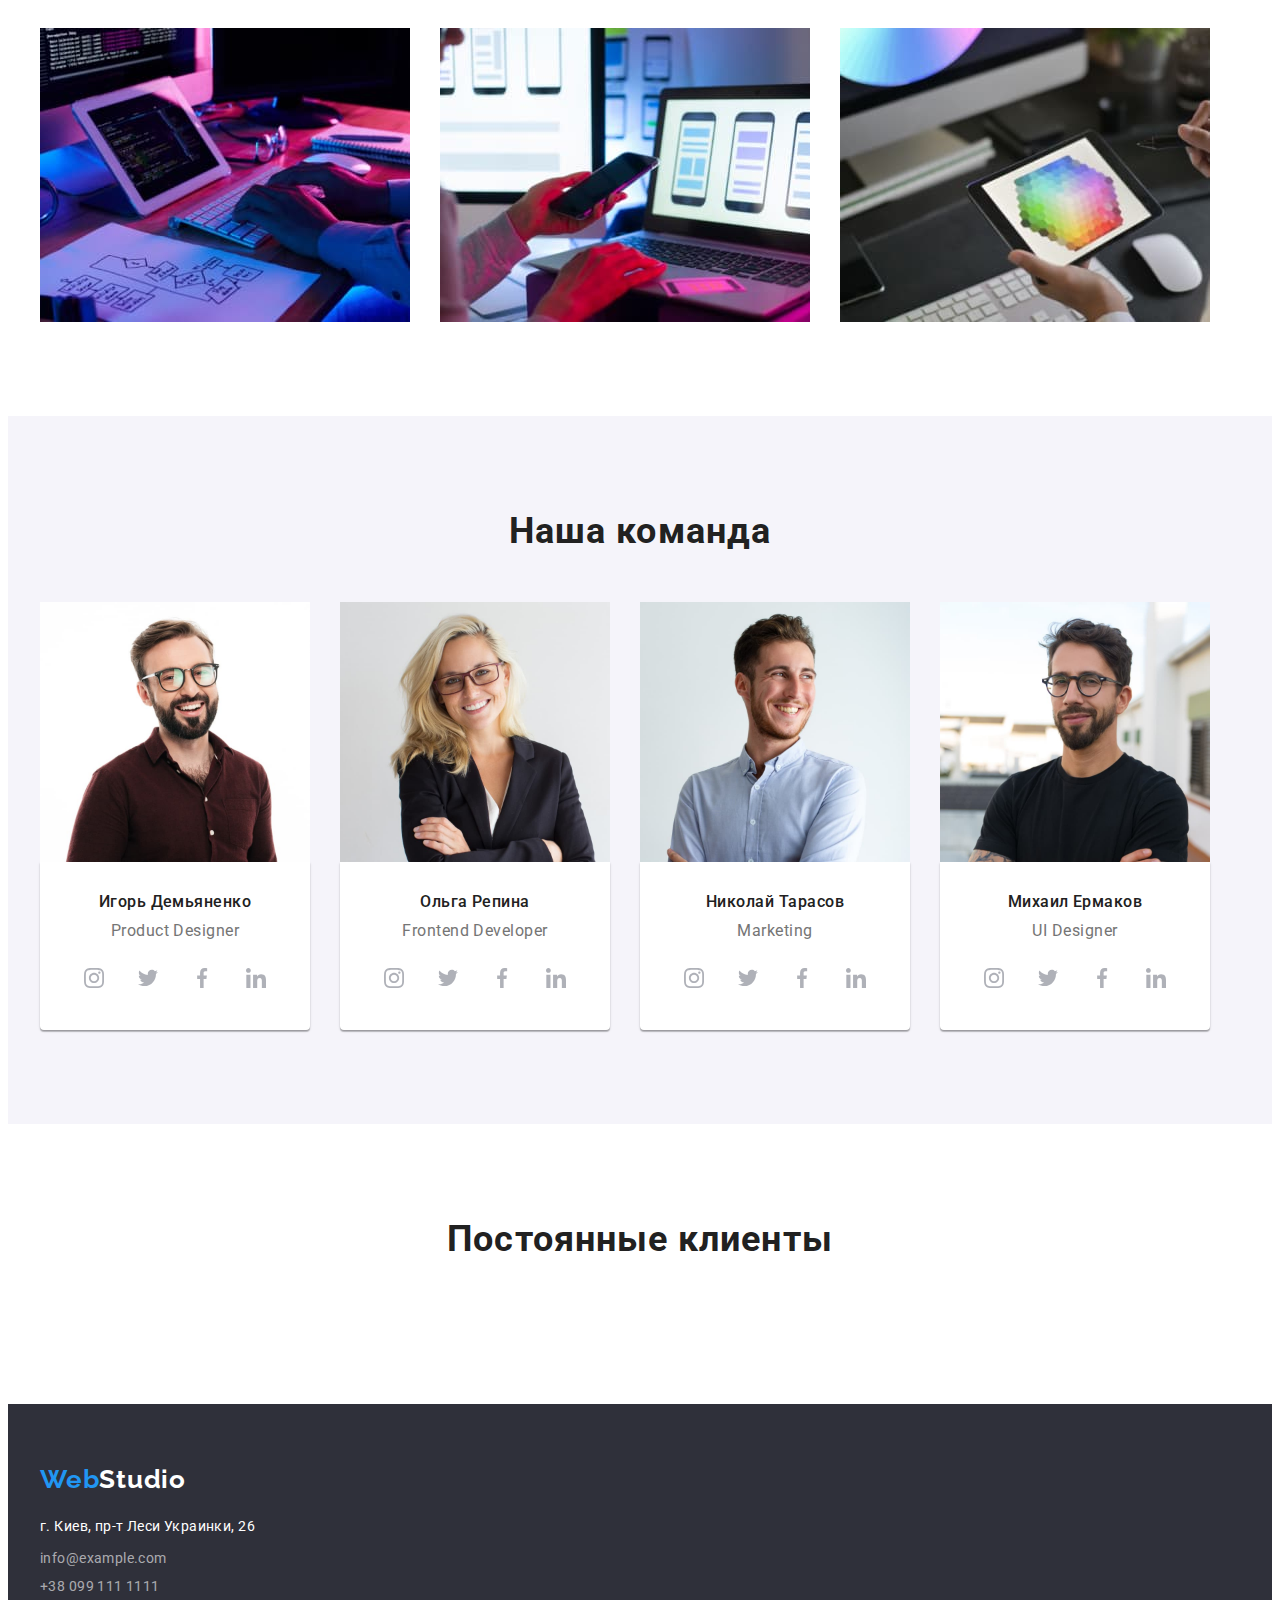
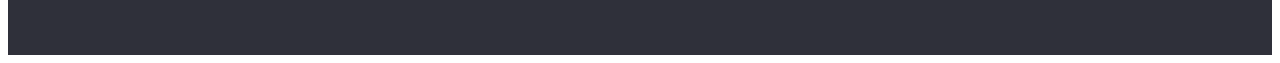
==== commit 4a4bf9f5: "Создал тени для портфолио + для контактов значки" ====
--- a/index.html
+++ b/index.html
@@ -40,7 +40,11 @@
                     </svg>
                     info@devstudio.com</a></li>
             <li class="contact-item">
-                <a class="contact-link link" href="tel:+380961111111">+38 096 111 11 11</a></li>
+                <a class="contact-link link" href="tel:+380961111111">
+                    <svg class="contact-heder-icon" width="10" height="16">
+                        <use href="./images/sprite.svg#icon-smartphone"></use>
+                    </svg> 
+                    +38 096 111 11 11</a></li>
         </ul>
       </div>
     </header>  
@@ -271,6 +275,15 @@
             </ul> 
           </div>
         </section>
+
+        <!--Клиенты-->
+
+        <section class="clients section">
+            <div class="container">
+              <h2 class="clients-title title">Постоянные клиенты</h2>
+
+            </div>
+        </section>
     </main>
 
     <!--Контакты--> 
--- a/css/styles.css
+++ b/css/styles.css
@@ -125,6 +125,8 @@
 }
 
 .contact-link {
+  display: flex;
+  align-items: center;
   font-weight: 500;
   font-size: 14px;
   line-height: 1.14;
@@ -134,17 +136,16 @@
 
 .contact-heder-icon {
   margin-right: 10px;
-  border: 1px solid #757575;
-}
-
-.contact-heder-icon:hover,
-.contact-heder-icon:focus {
-  fill: var(--accent-color);
+  /*border: 1px solid #757575;*/
 }
 
 .contact-link:hover,
 .contact-link:focus {
   color: var(--accent-color);
+}
+
+.contact-link:hover .contact-heder-icon {
+  fill:currentColor;
 }
 
 /*====HERO=====*/
@@ -166,6 +167,7 @@
     ),
     url(../images/hero.jpg);
   background-size: cover;
+  background-color: #C4C4C4;
   /*background-repeat: no-repeat;
   background-position: center;*/
 }
@@ -357,17 +359,14 @@
   text-align: center;
   letter-spacing: 0.03em;
   color: var(--secondary-text-main);
-}
-
-/*.social-list-item {
-  display: block;
- padding-top: 16px;
- padding-bottom: 30px;
-  margin-right: 10px;
-} */
+  margin-bottom: 16px;
+}
 
 .social-list {
   display: flex;
+  width: 206px;
+  margin-left: 32px;
+  margin-right: 32px;
   justify-content: space-between;
 }
  
@@ -395,6 +394,17 @@
   fill: #ffffff;  
 }
 
+/*========Клиенты==========*/
+
+.clients-title {
+  font-weight: bold;
+  font-size: 36px;
+  line-height: 42px;
+  text-align: center;
+  letter-spacing: 0.03em;
+  color: var(--primary-text-main);
+}
+
 /*=======Контакты=========*/ 
 
 .accentlogo-contacts {
@@ -459,6 +469,7 @@
 }
 
 .portfolio-list-box {
+  display: block;
   flex-basis: calc((100% - 90px) / 3);
   margin-left: 30px;
   margin-top: 30px;
@@ -503,6 +514,14 @@
   background: url(portfolio1.jpg);
 }
 
+.portfolio-list-box:hover,
+.portfolio-list-box:focus {
+  box-shadow: 0px 1px 1px rgba(0, 0, 0, 0.12),
+  0px 4px 4px rgba(0, 0, 0, 0.06),
+  1px 4px 6px rgba(0, 0, 0, 0.16);
+  cursor: pointer;
+}
+
 .portfolio-title {
   font-weight: bold;
   font-size: 18px;
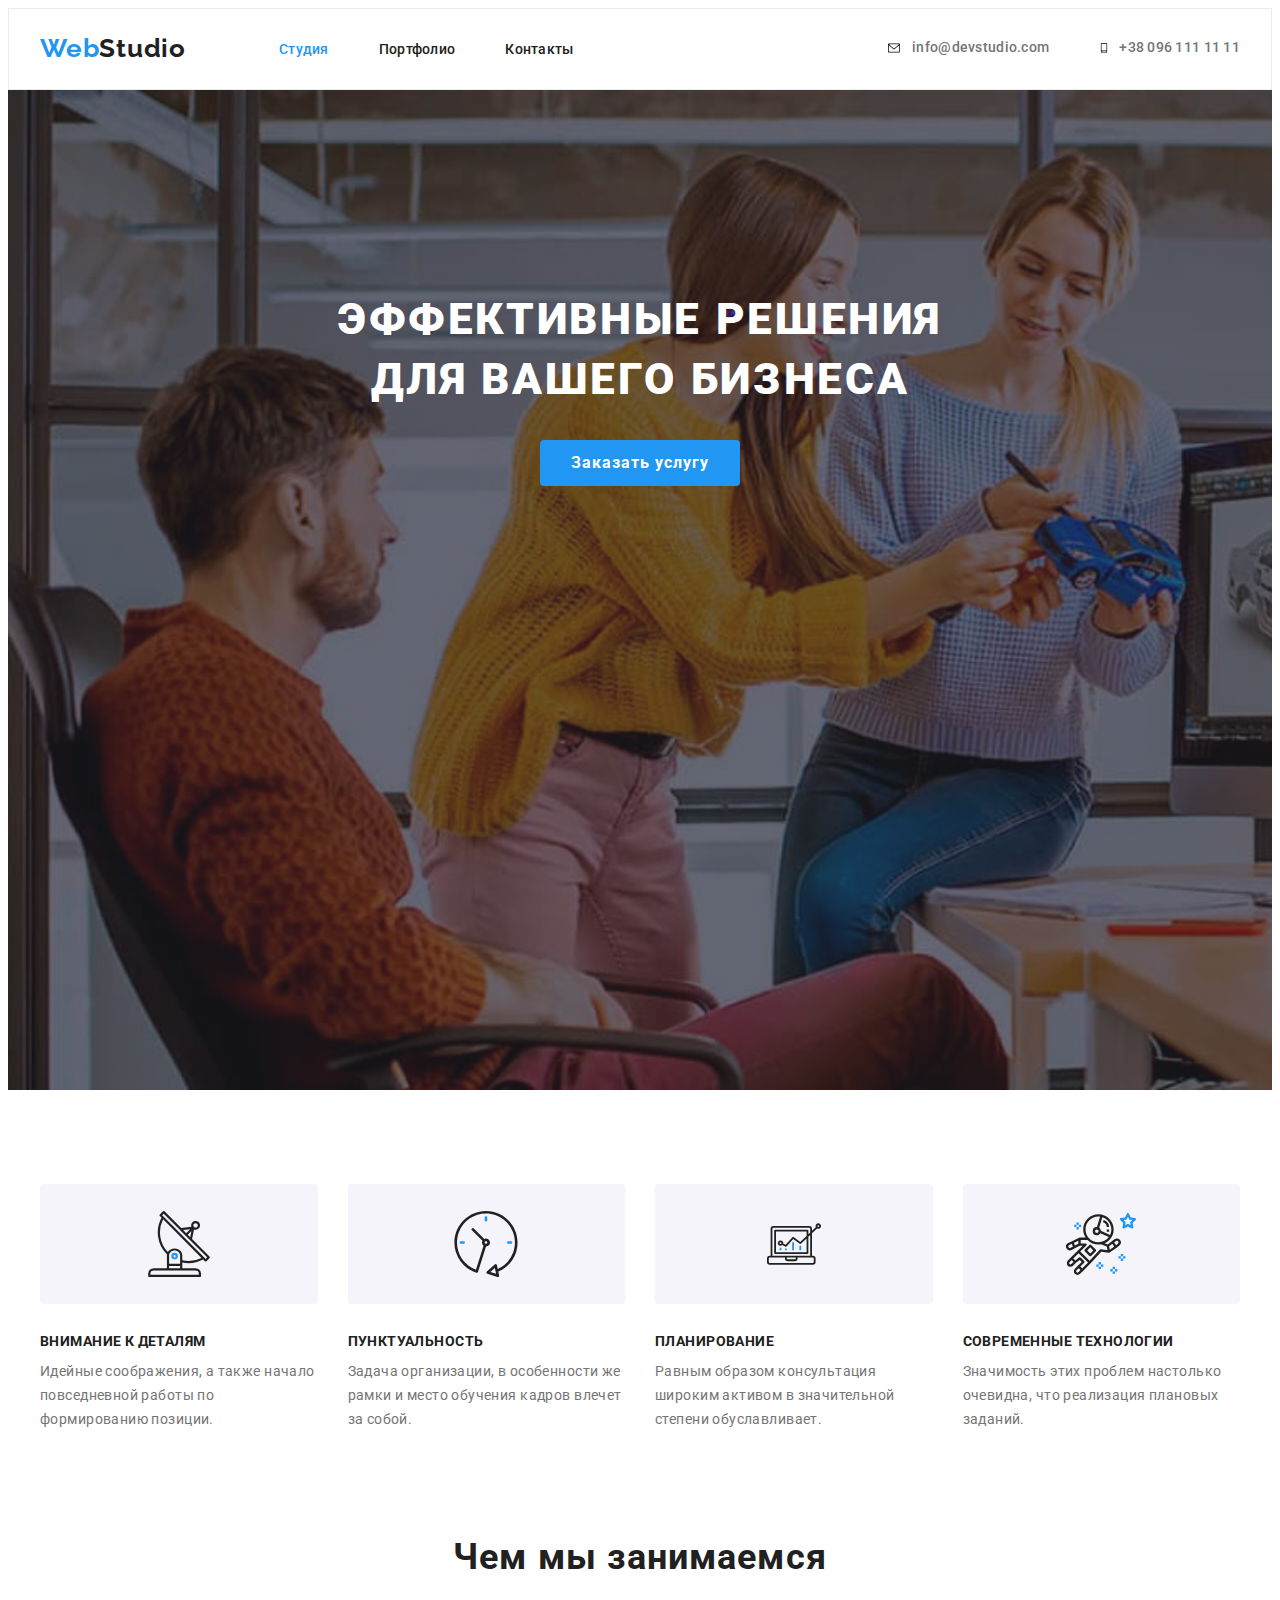
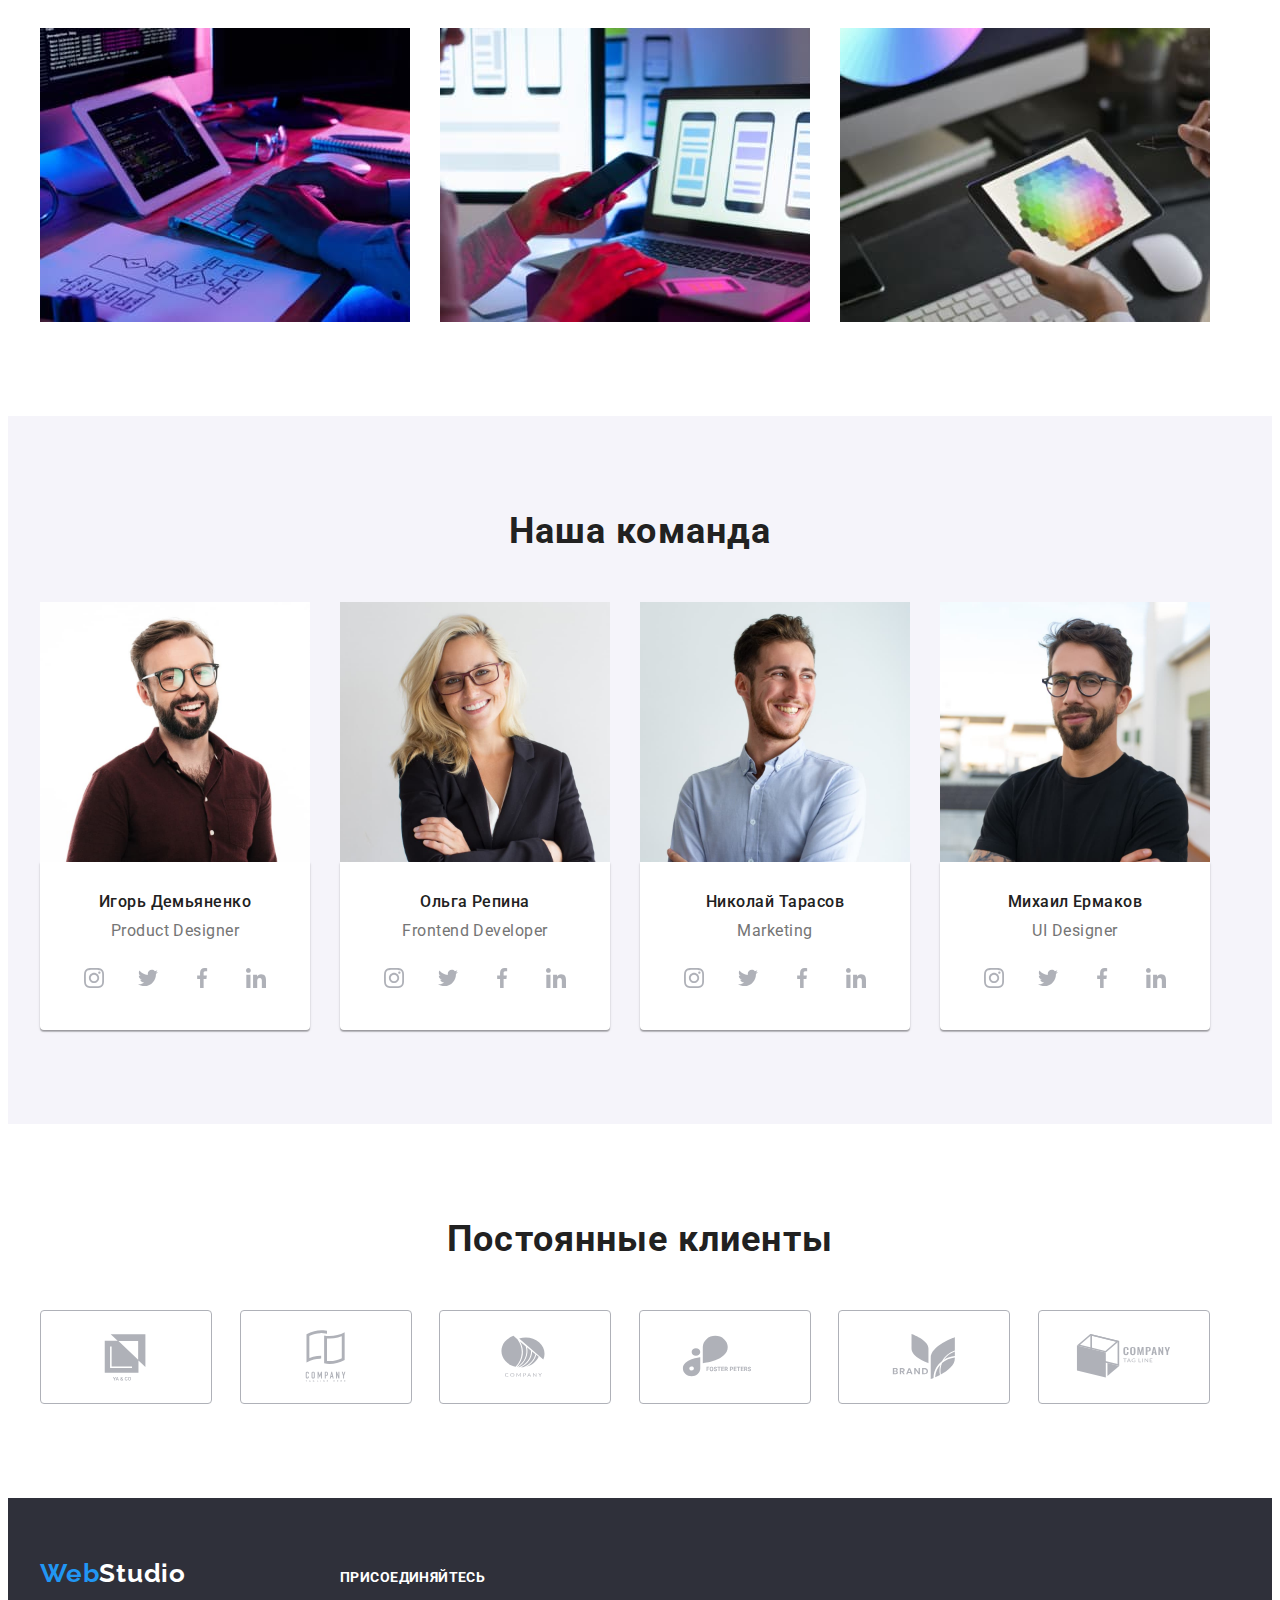
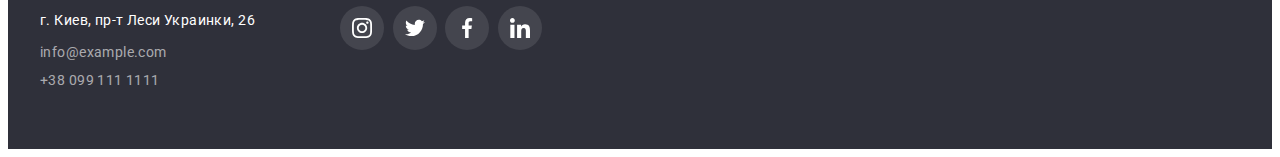
==== commit e335c7fd: "создал секцию постоянные клиенты + соц сети в футер" ====
--- a/index.html
+++ b/index.html
@@ -281,6 +281,50 @@
         <section class="clients section">
             <div class="container">
               <h2 class="clients-title title">Постоянные клиенты</h2>
+              <ul class="clients-item">
+                <li class="client-list">
+                    <a class="client-list-link" href="">
+                        <svg class="client-icon" width="106" height="60">
+                            <use href="./images/sprite.svg#Logo-1"></use>
+                        </svg>
+                    </a>
+                </li>
+                <li class="client-list">
+                    <a class="client-list-link" href="">
+                        <svg class="client-icon" width="106" height="60">
+                            <use href="./images/sprite.svg#Logo-2"></use>
+                        </svg>
+                    </a>
+                </li>
+                <li class="client-list">
+                    <a class="client-list-link" href="">
+                        <svg class="client-icon" width="106" height="60">
+                            <use href="./images/sprite.svg#Logo-3"></use>
+                        </svg>
+                    </a>
+                </li>
+                <li class="client-list">
+                    <a class="client-list-link" href="">
+                        <svg class="client-icon" width="106" height="60">
+                            <use href="./images/sprite.svg#Logo-4"></use>
+                        </svg>
+                    </a>
+                </li>
+                <li class="client-list">
+                    <a class="client-list-link" href="">
+                        <svg class="client-icon" width="106" height="60">
+                            <use href="./images/sprite.svg#Logo-5"></use>
+                        </svg>
+                    </a>
+                </li>
+                <li class="client-list">
+                    <a class="client-list-link" href="">
+                        <svg class="client-icon" width="106" height="60">
+                            <use href="./images/sprite.svg#Logo-6"></use>
+                        </svg>
+                    </a>
+                </li>
+              </ul>
 
             </div>
         </section>
@@ -289,7 +333,8 @@
     <!--Контакты--> 
 
     <footer class="contact-footer" >   
-        <div class="container">  
+        <div class=" footer-container container"> 
+            <div class="address-box">
         <a class="logo-footer link" href="./index.html" lang="en">
             Web<span class="accentlogo-contacts">Studio</span>
         </a>
@@ -301,6 +346,36 @@
                 <a class="contact-item-footer link" href="tel:+380991111111">+38 099 111  1111</a></li>
         </ul> 
         </div>
+        <div class="footer-box"> 
+            <h3 class="footer-social-text">присоединяйтесь</h3>
+            <ul class="footer-social-item">
+                <li class="footer-social-list">
+                    <a class="footer-social-link" href="">
+                        <svg class="footer-social-icon" width="20" height="20">
+                            <use href="./images/sprite.svg#icon-instagram"></use>
+                        </svg>
+                </li>
+                <li class="footer-social-list">
+                    <a class="footer-social-link" href="">
+                        <svg class="footer-social-icon" width="20" height="20">
+                            <use href="./images/sprite.svg#icon-twitter"></use>
+                        </svg>
+                </li>
+                <li class="footer-social-list">
+                    <a class="footer-social-link" href="">
+                        <svg class="footer-social-icon" width="20" height="20">
+                            <use href="./images/sprite.svg#icon-facebook"></use>
+                        </svg>
+                </li>
+                <li class="footer-social-list">
+                    <a class="footer-social-link" href="">
+                        <svg class="footer-social-icon" width="20" height="20">
+                            <use href="./images/sprite.svg#icon-linkedin"></use>
+                        </svg>
+                </li>
+                </ul>
+        </div>
+        </div>
     </footer>   
 </body>
 </html> --- a/css/styles.css
+++ b/css/styles.css
@@ -405,6 +405,45 @@
   color: var(--primary-text-main);
 }
 
+.clients-item {
+  display: flex;
+  justify-content: space-between;
+  width: 1170px; 
+}
+
+.client-list {
+  display: flex;
+  width: 170px;
+  height: 92px;
+  border: 1px solid #AFB1B8;
+  border-radius: 4px;
+  cursor: pointer;
+  justify-content: center;
+  align-items: center;
+}
+
+.client-list-link {
+  display: flex;
+  margin: 16px 32px 16px 32px;
+}
+
+.client-icon {
+  display: block;
+  fill: #AFB1B8;
+
+}
+
+.client-list:hover,
+.client-list:focus {
+  border-color: var(--accent-color);
+}
+
+.client-list:hover .client-icon ,
+.client-list:focus .client-icon {
+fill: var(--accent-color);
+}
+
+ 
 /*=======Контакты=========*/ 
 
 .accentlogo-contacts {
@@ -448,6 +487,63 @@
   color: rgba(255, 255, 255, 0.6);
 }
 
+.footer-container {
+  display: flex;
+  align-items: baseline;
+}
+
+.address-box {
+  margin-right: 70px;
+  min-width: 230px;
+}
+
+.footer-box {
+  display: flex;
+  flex-direction: column;
+  
+    } 
+
+.footer-social-text {
+  font-weight: 700; 
+  font-size: 14px;
+  line-height: 1.14;
+  letter-spacing: 0.03em;
+  text-transform: uppercase;
+  color: var(--text-hero-footer);
+  margin-bottom: 20px;
+}
+
+.footer-social-item {
+  display: flex;
+  width: 206px;
+  align-items: center;
+  justify-content: space-between;
+  }
+
+.footer-social-list {
+display: flex;
+align-items: center;
+justify-content: center;
+width: 44px;
+height: 44px;
+background: rgba(255, 255, 255, 0.1);;
+border-radius: 50%;
+}
+
+.footer-social-link {
+display: flex;
+fill: var(--text-hero-footer);
+align-items: center;
+justify-content: space-between;
+} 
+
+.footer-social-list:hover,
+.footer-social-list:focus {
+  background-color: var(--accent-color);
+cursor: pointer;
+}
+  
+
 /*======Портфолио======*/
 
 .modal-items {
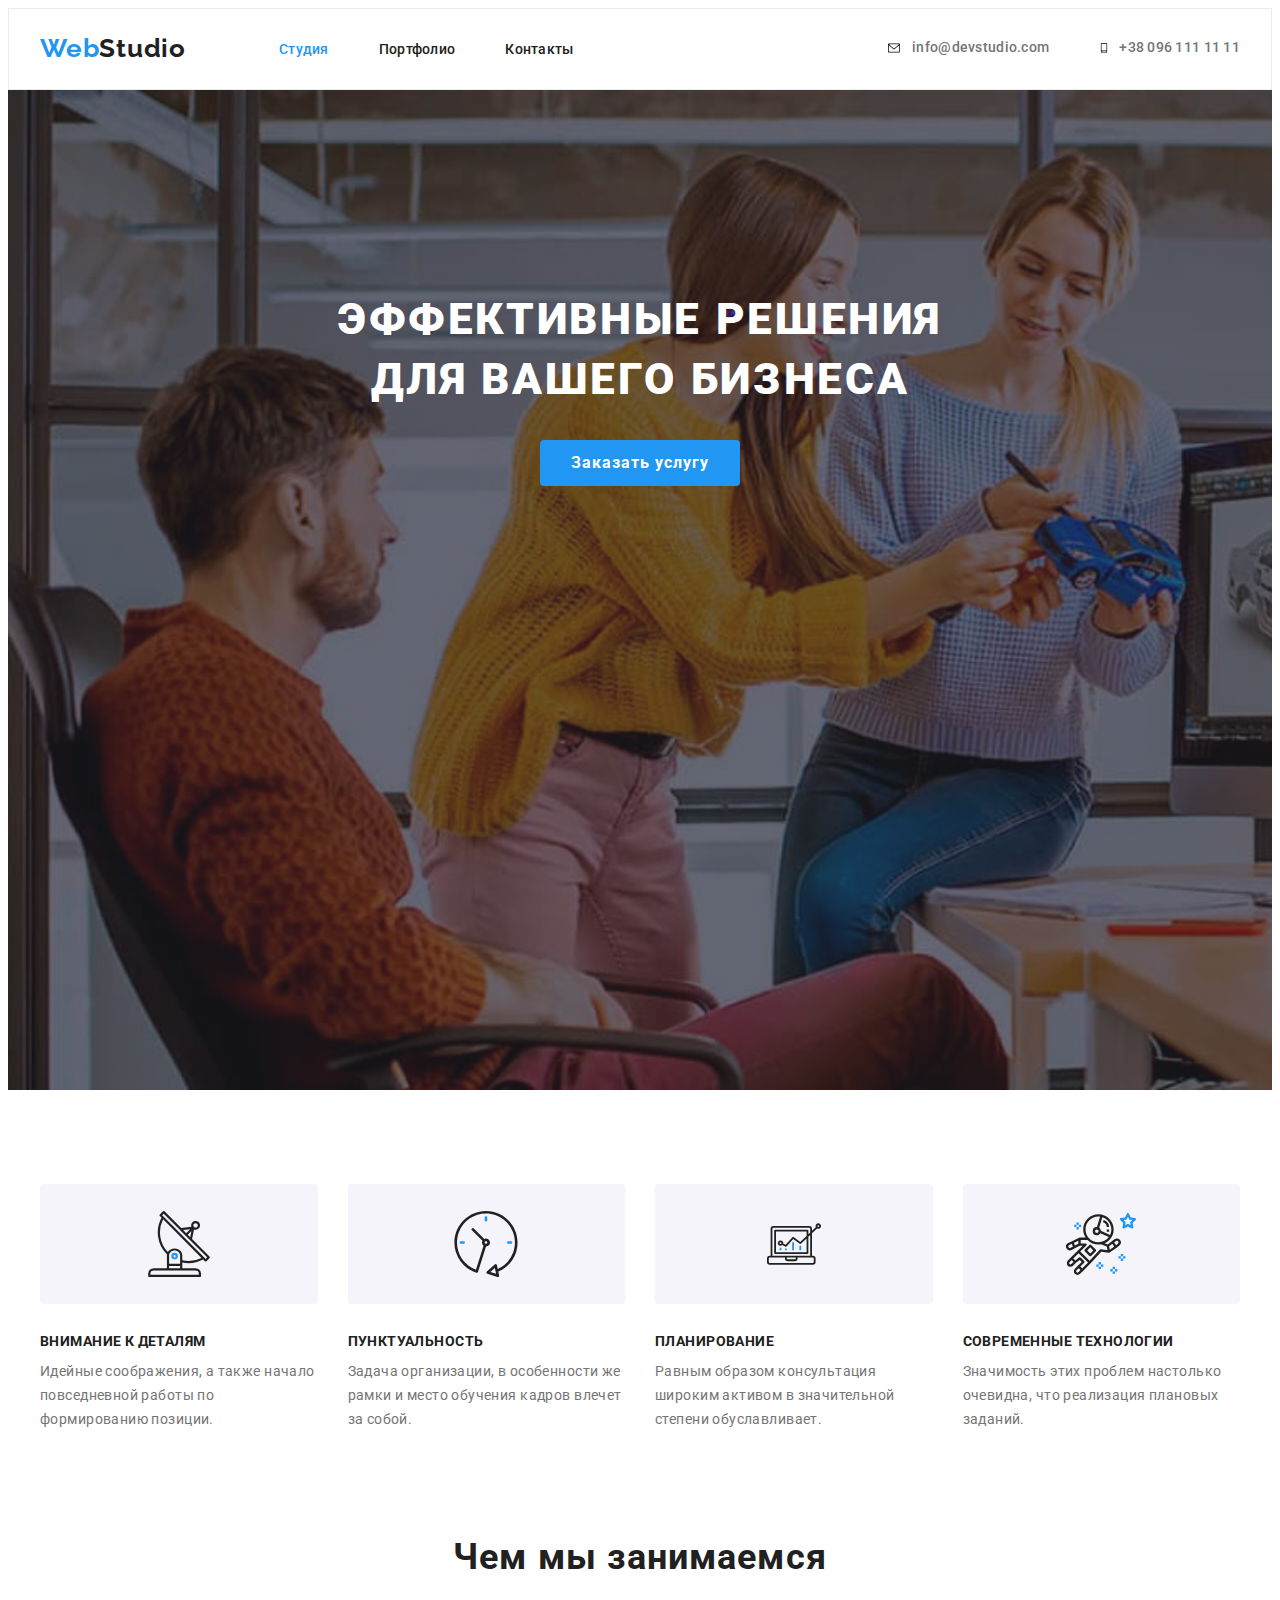
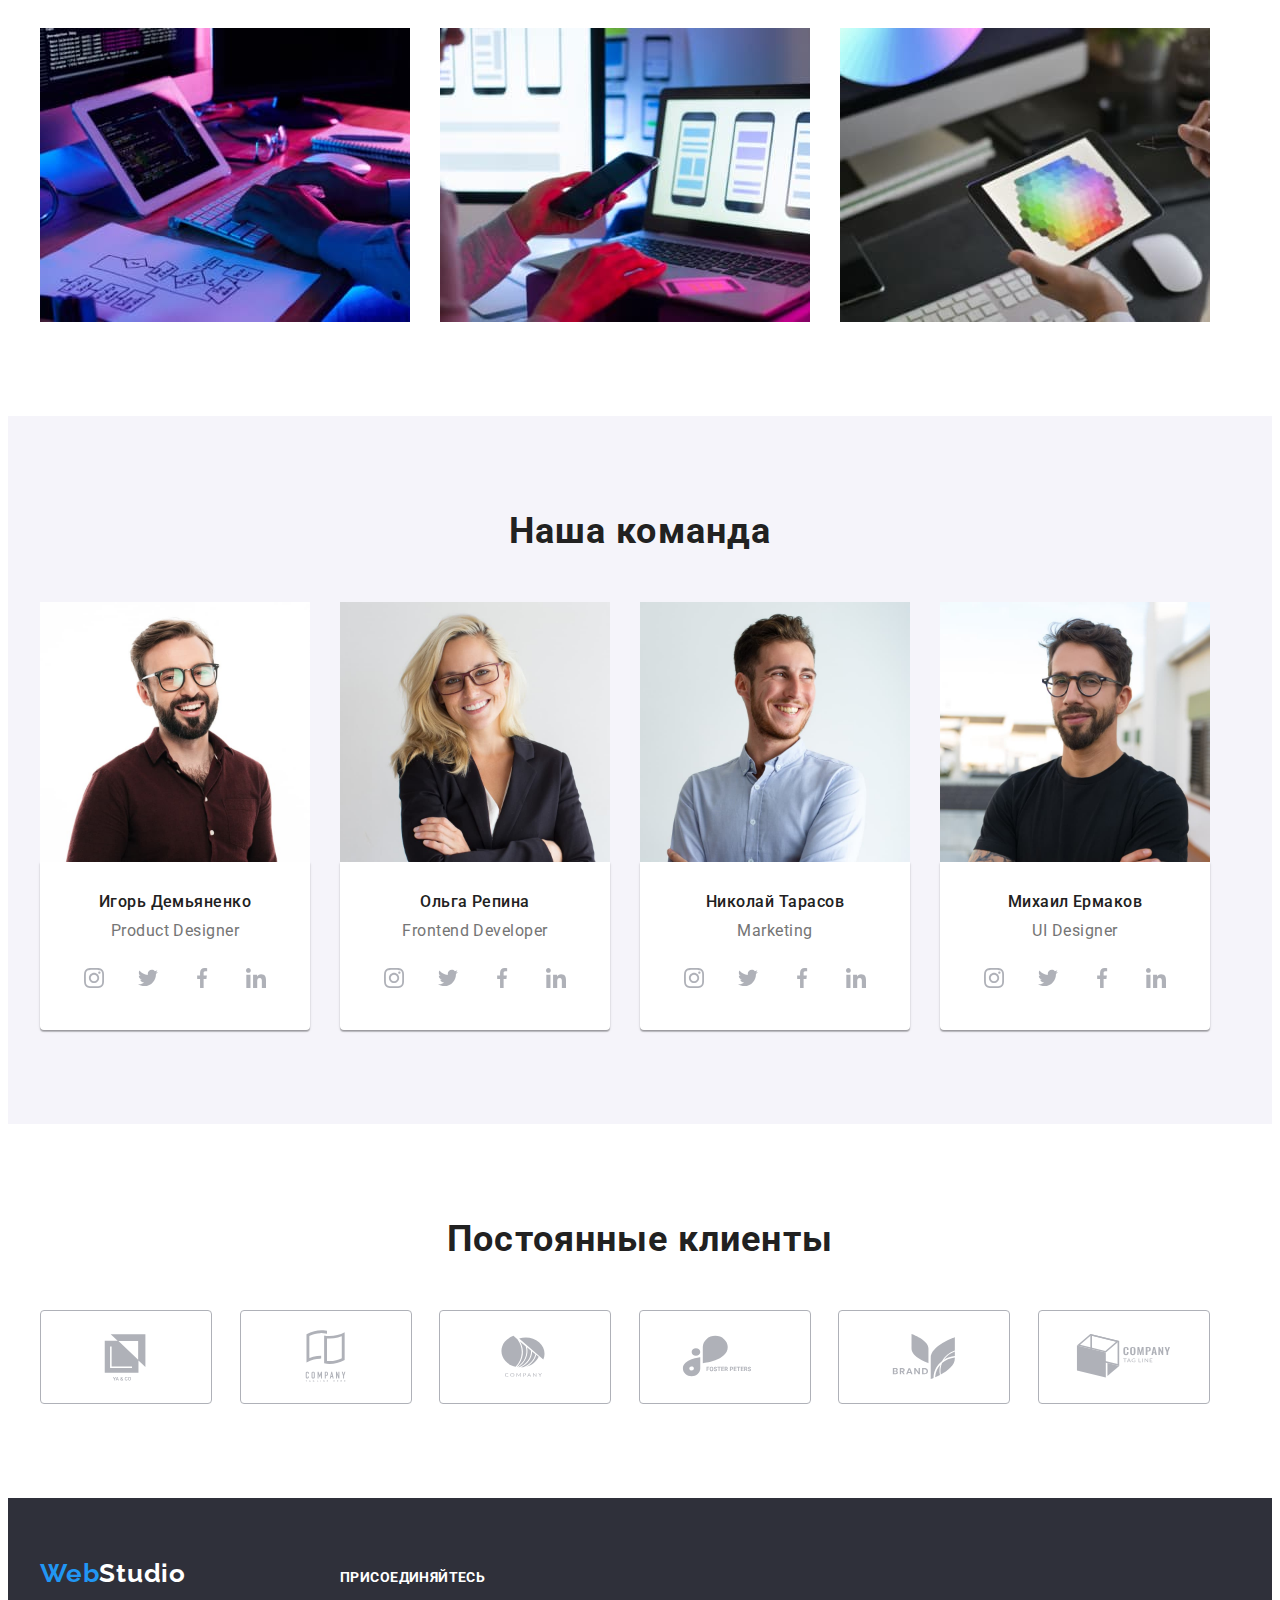
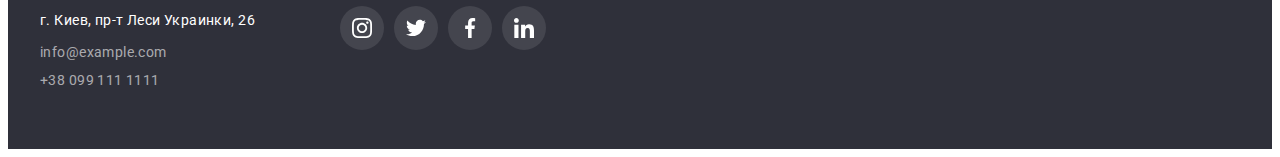
==== commit ad4fea62: "Исправлено после валидатора" ====
--- a/index.html
+++ b/index.html
@@ -353,25 +353,25 @@
                     <a class="footer-social-link" href="">
                         <svg class="footer-social-icon" width="20" height="20">
                             <use href="./images/sprite.svg#icon-instagram"></use>
-                        </svg>
+                        </svg> </a>
                 </li>
                 <li class="footer-social-list">
                     <a class="footer-social-link" href="">
                         <svg class="footer-social-icon" width="20" height="20">
                             <use href="./images/sprite.svg#icon-twitter"></use>
-                        </svg>
+                        </svg></a>
                 </li>
                 <li class="footer-social-list">
                     <a class="footer-social-link" href="">
                         <svg class="footer-social-icon" width="20" height="20">
                             <use href="./images/sprite.svg#icon-facebook"></use>
-                        </svg>
+                        </svg></a>
                 </li>
                 <li class="footer-social-list">
                     <a class="footer-social-link" href="">
                         <svg class="footer-social-icon" width="20" height="20">
                             <use href="./images/sprite.svg#icon-linkedin"></use>
-                        </svg>
+                        </svg></a>
                 </li>
                 </ul>
         </div>
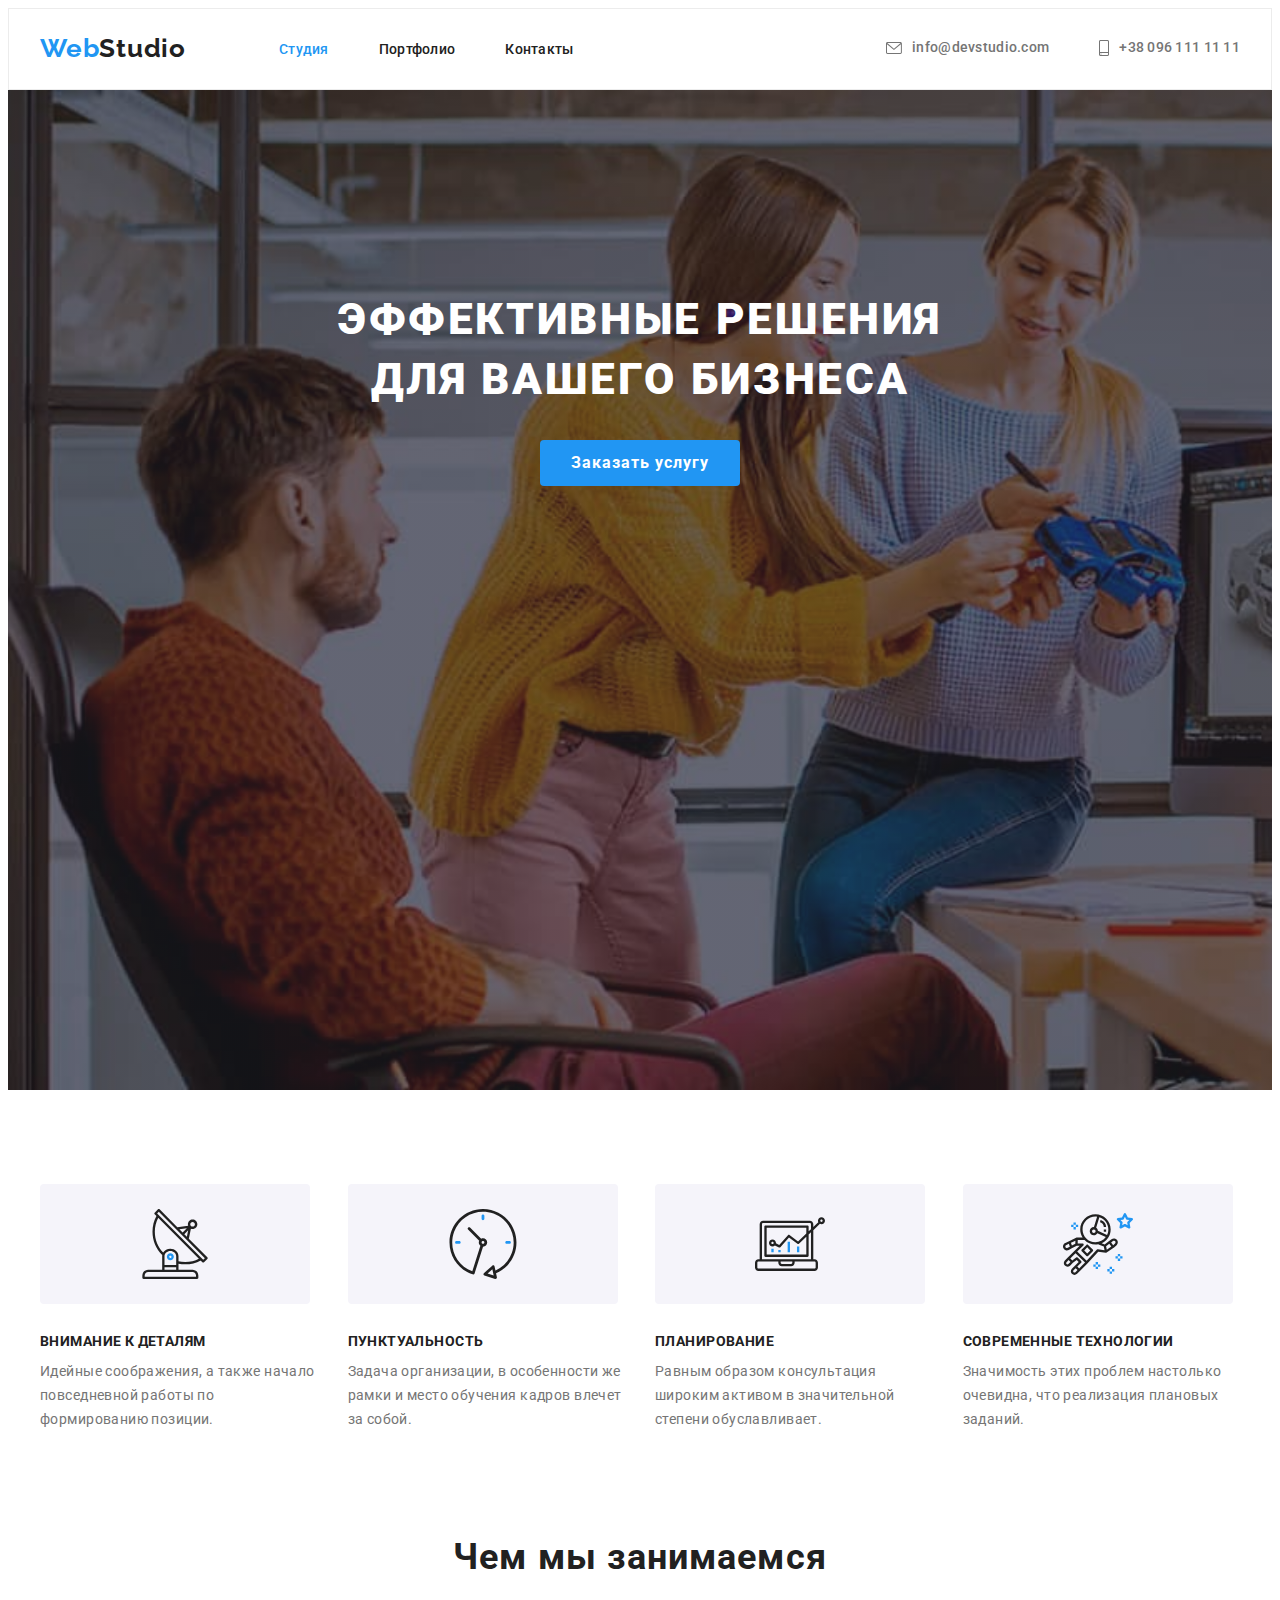
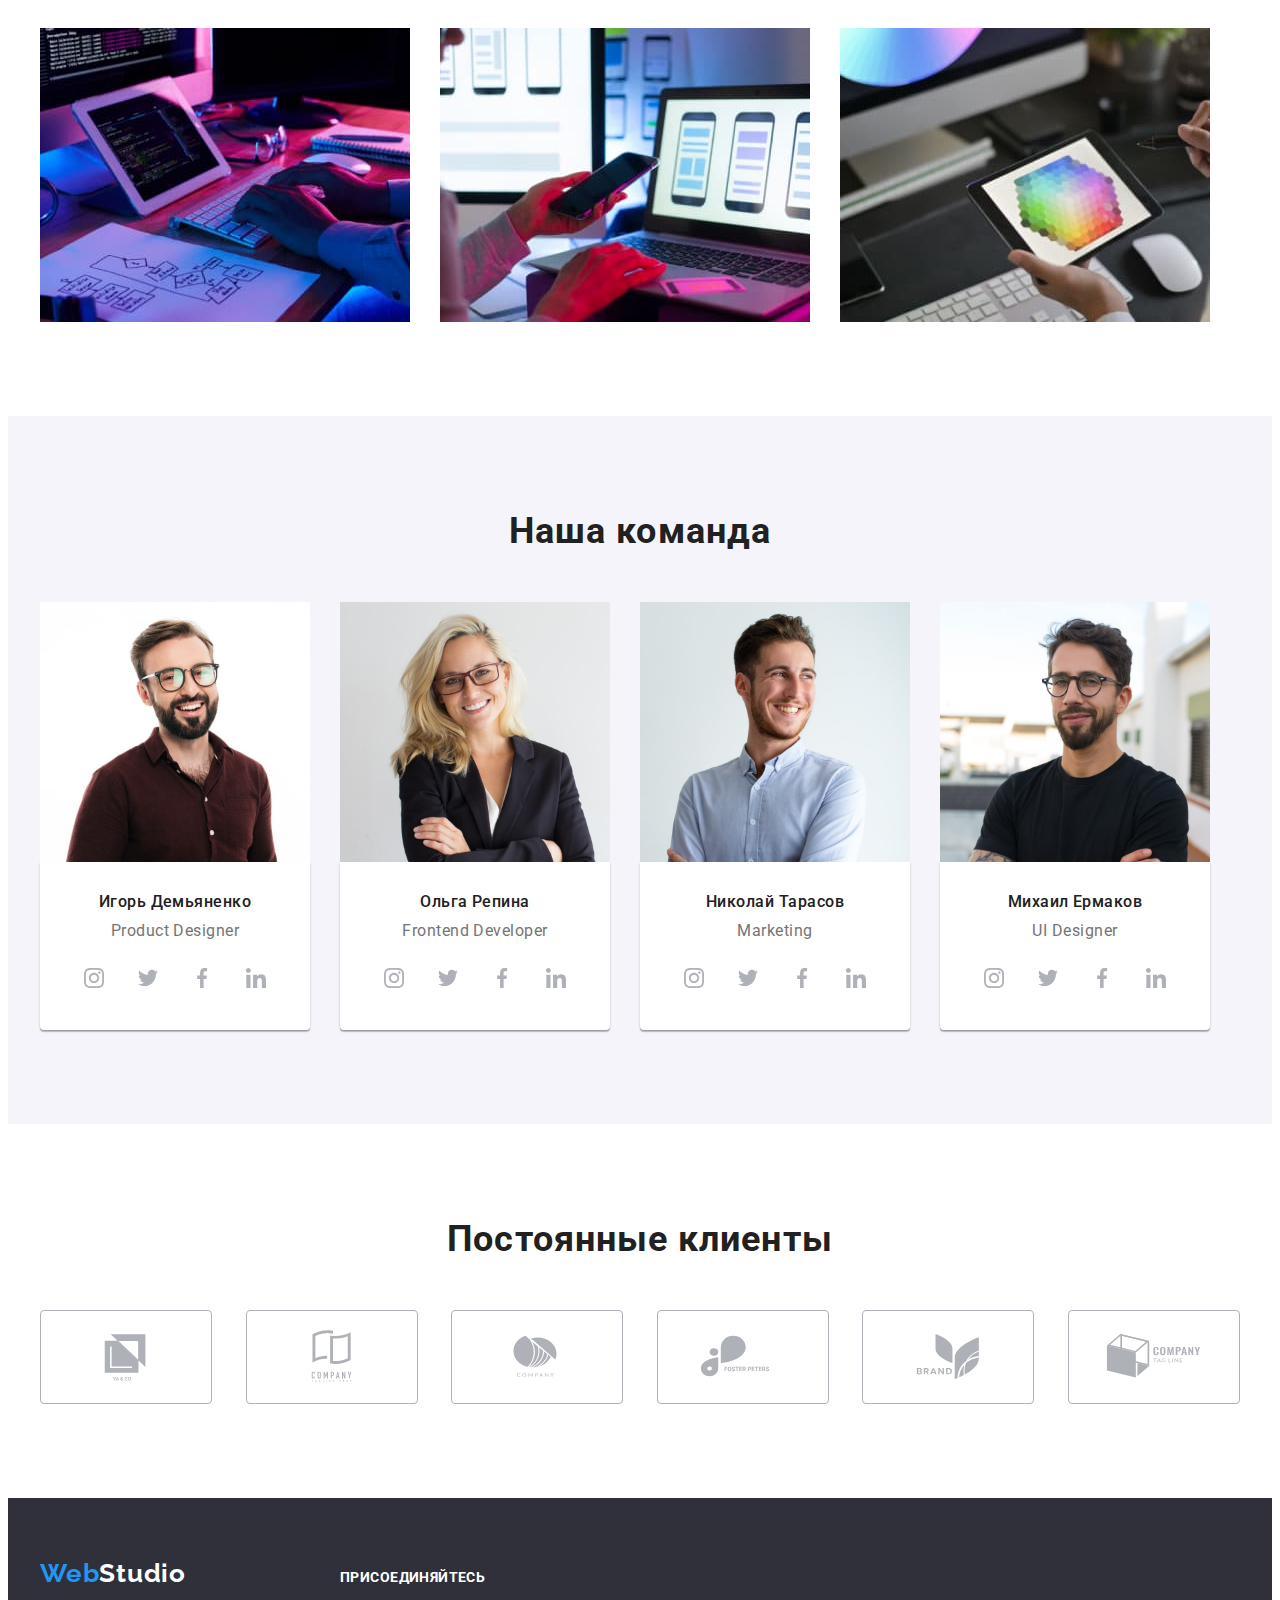
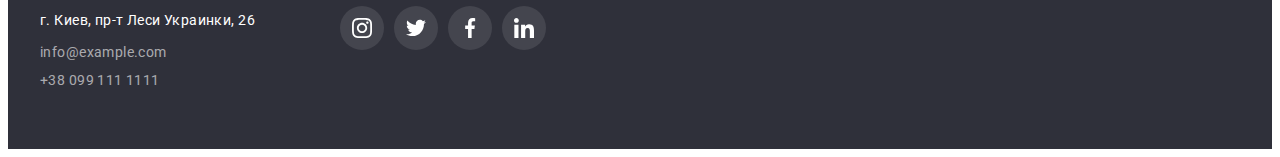
==== commit fb224839: "Внес правки по замечаниям" ====
--- a/index.html
+++ b/index.html
@@ -18,7 +18,7 @@
       <!--Шапка  с навигацией-->  
 
     <header class="header">
-      <div class="container header-container">
+      <div class="container header-container"> 
         <nav class="navigation">
             <a class="logo link" href="./index.html" lang="en">
                 Web<span class="accentlogo">Studio</span>
@@ -36,13 +36,13 @@
             <li class="contact-item">
                 <a class="contact-link link" href="mailto:info@devstudio.com">
                     <svg class="contact-heder-icon" width="16" height="12">
-                        <use href="./images/sprite.svg#icon-mail"></use> 
+                        <use href="./images/sprite.svg#email"></use> 
                     </svg>
                     info@devstudio.com</a></li>
             <li class="contact-item">
                 <a class="contact-link link" href="tel:+380961111111">
                     <svg class="contact-heder-icon" width="10" height="16">
-                        <use href="./images/sprite.svg#icon-smartphone"></use>
+                        <use href="./images/sprite.svg#smartphone"></use>
                     </svg> 
                     +38 096 111 11 11</a></li>
         </ul>
@@ -63,19 +63,39 @@
         <section class="content section">
             <div class="container">
             <ul class="content-items list">
-              <li class="content-item-box icone-antenna">
+              <li class="content-item-box">
+                  <div class="content-icon">
+                      <svg class="content-icon-list" width="70" height="70">
+                          <use href="./images/sprite.svg#antenna"></use>
+                      </svg>
+                  </div>
                 <h2 class="content-title">Внимание к деталям</h2>
                 <p class="content-item">Идейные соображения, а также начало повседневной работы по формированию позиции.</p>
               </li>
-              <li class="content-item-box icone-clock">
+              <li class="content-item-box">
+                <div class="content-icon">
+                    <svg class="content-icon-list" width="70" height="70">
+                        <use href="./images/sprite.svg#clock"></use>
+                    </svg>
+                </div>
                 <h2 class="content-title">Пунктуальность</h2>
                 <p class="content-item">Задача организации, в особенности же рамки и место обучения кадров влечет за собой.</p>
               </li>
-              <li class="content-item-box icone-diagram">
+              <li class="content-item-box">
+                <div class="content-icon">
+                    <svg class="content-icon-list" width="70" height="70">
+                        <use href="./images/sprite.svg#diagram"></use>
+                    </svg>
+                </div>
                 <h2 class="content-title">Планирование</h2>
                 <p class="content-item">Равным образом консультация широким активом в значительной степени обуславливает.</p>
               </li>
-              <li class="content-item-box icone-astronaut">
+              <li class="content-item-box">
+                <div class="content-icon">
+                    <svg class="content-icon-list" width="70" height="70">
+                        <use href="./images/sprite.svg#astronaut"></use>
+                    </svg>
+                </div>
                 <h2 class="content-title">Современные технологии</h2>
                 <p class="content-item">Значимость этих проблем настолько очевидна, что реализация плановых заданий.</p>
               </li>
--- a/css/styles.css
+++ b/css/styles.css
@@ -136,8 +136,9 @@
 
 .contact-heder-icon {
   margin-right: 10px;
-  /*border: 1px solid #757575;*/
-}
+  fill: var(--secondary-text-main);
+   
+} 
 
 .contact-link:hover,
 .contact-link:focus {
@@ -200,9 +201,22 @@
 .modal-btn:hover,
 .modal-btn:focus {
   box-shadow: 0px 4px 4px rgba(0, 0, 0, 0.15);
+  background-color:#188CE8;
+
 }
 
 /*=====Описание сайта=====*/
+
+.content-icon {
+  display: flex;
+  justify-content: center;
+  align-items: center;
+  width: 270px;
+  height: 120px;
+  margin-bottom: 30px;
+  background-color: #F5F4FA;
+  border-radius: 4px;;
+}
 
 .content-items {
   display: flex;
@@ -215,40 +229,6 @@
   flex-basis: calc((100% - 120px) / 4);
   margin-left: 30px;
   margin-top: 30px;
-}
-
-.content-item-box::before {
-  display: block;
-  margin-bottom: 30px;
-  content: "";
-  height: 120px;
-  background-size: contain;
-  background-repeat: no-repeat;
-  background-position: center;
-  background-color: #f5f4fa;
-  border-radius: 4px;
-}
- 
-.icone-antenna::before {
-  background-image: url(../images/antenna.svg);
-  background-size: 66px 70px;  
-
-}
-
-.icone-clock::before {
-  background-image: url(../images/clock.svg);
-  background-size: 66px 70px;
-}
-
-.icone-diagram::before {
-  background-image: url(../images/diagram.svg);
-  background-size: 70px 54px;
-
-}
-
-.icone-astronaut::before {
-  background-image: url(../images/astronaut.svg);
-  background-size: 70px 70px;
 }
 
 .content-title {
@@ -388,12 +368,9 @@
 .social-list-link:hover,
 .social-list-link:focus {
   background-color: var(--accent-color);
-}
+  color: #ffffff;
+} 
    
-.social-list-link:hover .social-list-icon {
-  fill: #ffffff;  
-}
-
 /*========Клиенты==========*/
 
 .clients-title {
@@ -408,38 +385,30 @@
 .clients-item {
   display: flex;
   justify-content: space-between;
-  width: 1170px; 
-}
-
-.client-list {
+  list-style: none; 
+ }
+
+.client-list-link {
   display: flex;
   width: 170px;
   height: 92px;
   border: 1px solid #AFB1B8;
   border-radius: 4px;
-  cursor: pointer;
   justify-content: center;
   align-items: center;
-}
-
-.client-list-link {
-  display: flex;
-  margin: 16px 32px 16px 32px;
-}
+} 
 
 .client-icon {
-  display: block;
   fill: #AFB1B8;
-
-}
-
-.client-list:hover,
-.client-list:focus {
+}
+
+.client-list-link:hover,
+.client-list-link:focus {
   border-color: var(--accent-color);
-}
-
-.client-list:hover .client-icon ,
-.client-list:focus .client-icon {
+} 
+
+.client-list-link:hover .client-icon ,
+.client-list-link:focus .client-icon {
 fill: var(--accent-color);
 }
 
@@ -518,29 +487,26 @@
   width: 206px;
   align-items: center;
   justify-content: space-between;
+  list-style: none;
   }
 
-.footer-social-list {
+.footer-social-link {
 display: flex;
 align-items: center;
 justify-content: center;
 width: 44px;
 height: 44px;
-background: rgba(255, 255, 255, 0.1);;
+background-color: rgba(255, 255, 255, 0.1);
 border-radius: 50%;
-}
-
-.footer-social-link {
-display: flex;
-fill: var(--text-hero-footer);
-align-items: center;
-justify-content: space-between;
 } 
 
-.footer-social-list:hover,
-.footer-social-list:focus {
+.footer-social-icon{
+  fill:var(--text-hero-footer) ;
+}
+
+.footer-social-link:hover,
+.footer-social-link:focus {
   background-color: var(--accent-color);
-cursor: pointer;
 }
   
 
@@ -586,21 +552,22 @@
   text-align: center;
   letter-spacing: 0.03em;
   cursor: pointer;
-  color: var(--primary-text-main);
+  background-color: #F5F4FA;
+  color: var(--primary-text-main);
+  border-radius: 4px;
 }
 
 .modal-btn-portfolio:hover,
 .modal-btn-portfolio:focus {
-  background: var(--accent-color);
+  background-color: var(--accent-color);
   color: var(--text-hero-footer);
   box-shadow: 0px 4px 4px rgba(0, 0, 0, 0.15);
-  border-radius: 4px;
 }
 
 .portfolio-current {
   border: none;
   color: #ffffff;
-  background: #2196f3;
+  background-color: #2196f3;
   box-shadow: 0px 3px 1px rgba(0, 0, 0, 0.1), 0px 1px 2px rgba(0, 0, 0, 0.08),
     0px 2px 2px rgba(0, 0, 0, 0.12);
   border-radius: 4px;
@@ -608,14 +575,13 @@
 
 .portfolio-img {
   background: url(portfolio1.jpg);
-}
+} 
 
 .portfolio-list-box:hover,
 .portfolio-list-box:focus {
   box-shadow: 0px 1px 1px rgba(0, 0, 0, 0.12),
   0px 4px 4px rgba(0, 0, 0, 0.06),
   1px 4px 6px rgba(0, 0, 0, 0.16);
-  cursor: pointer;
 }
 
 .portfolio-title {
